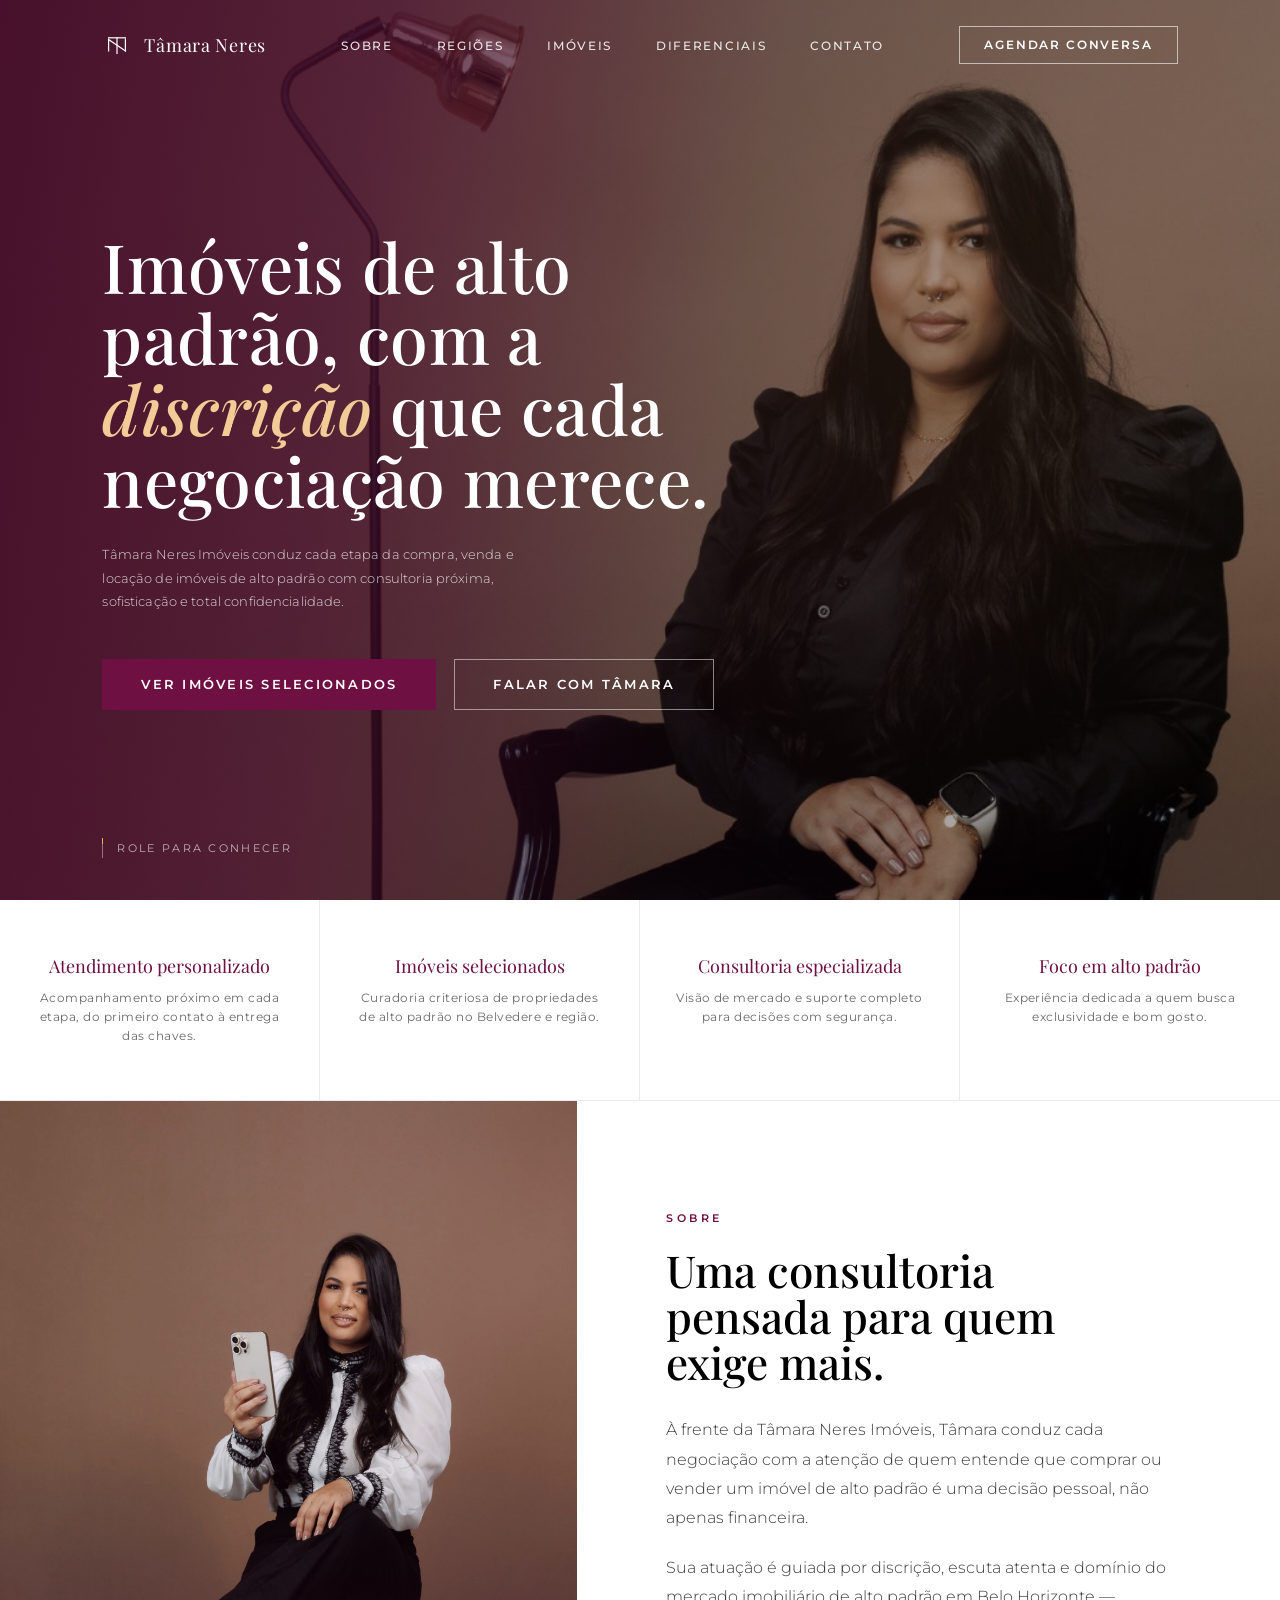
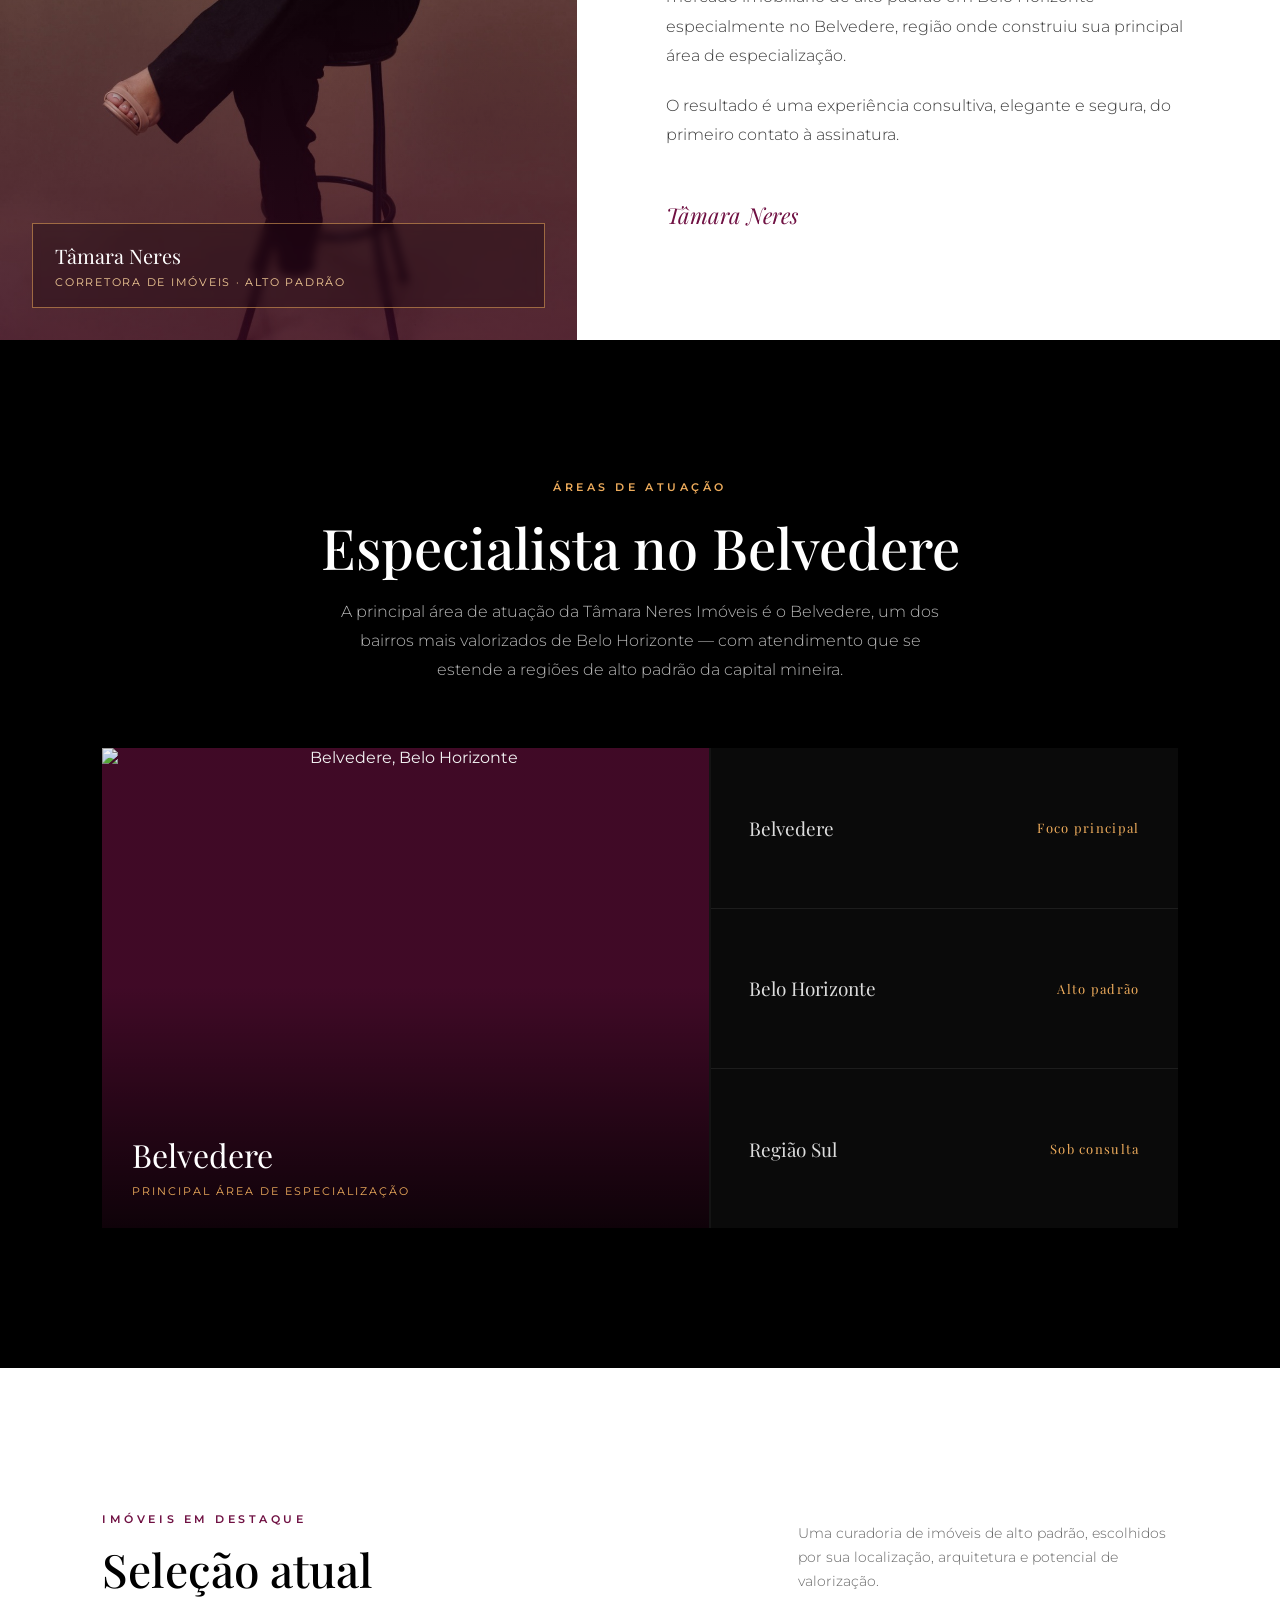
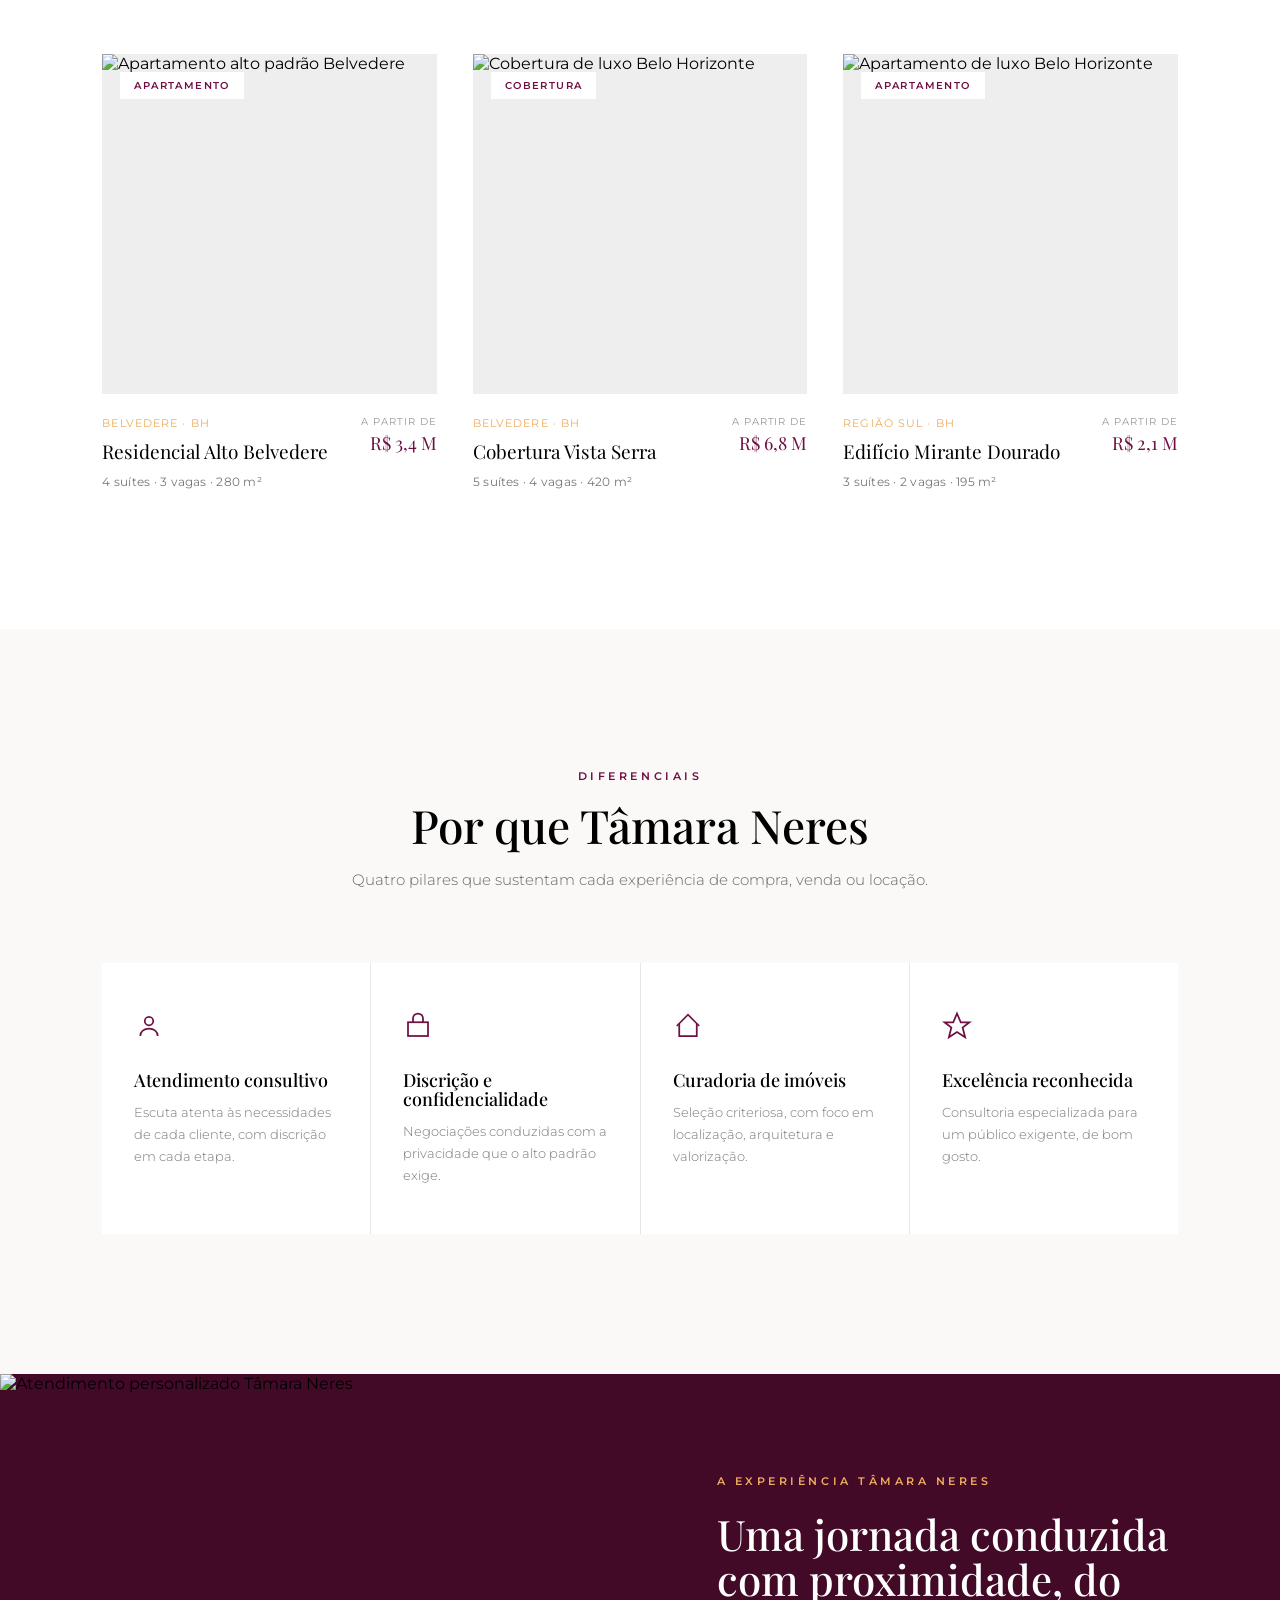
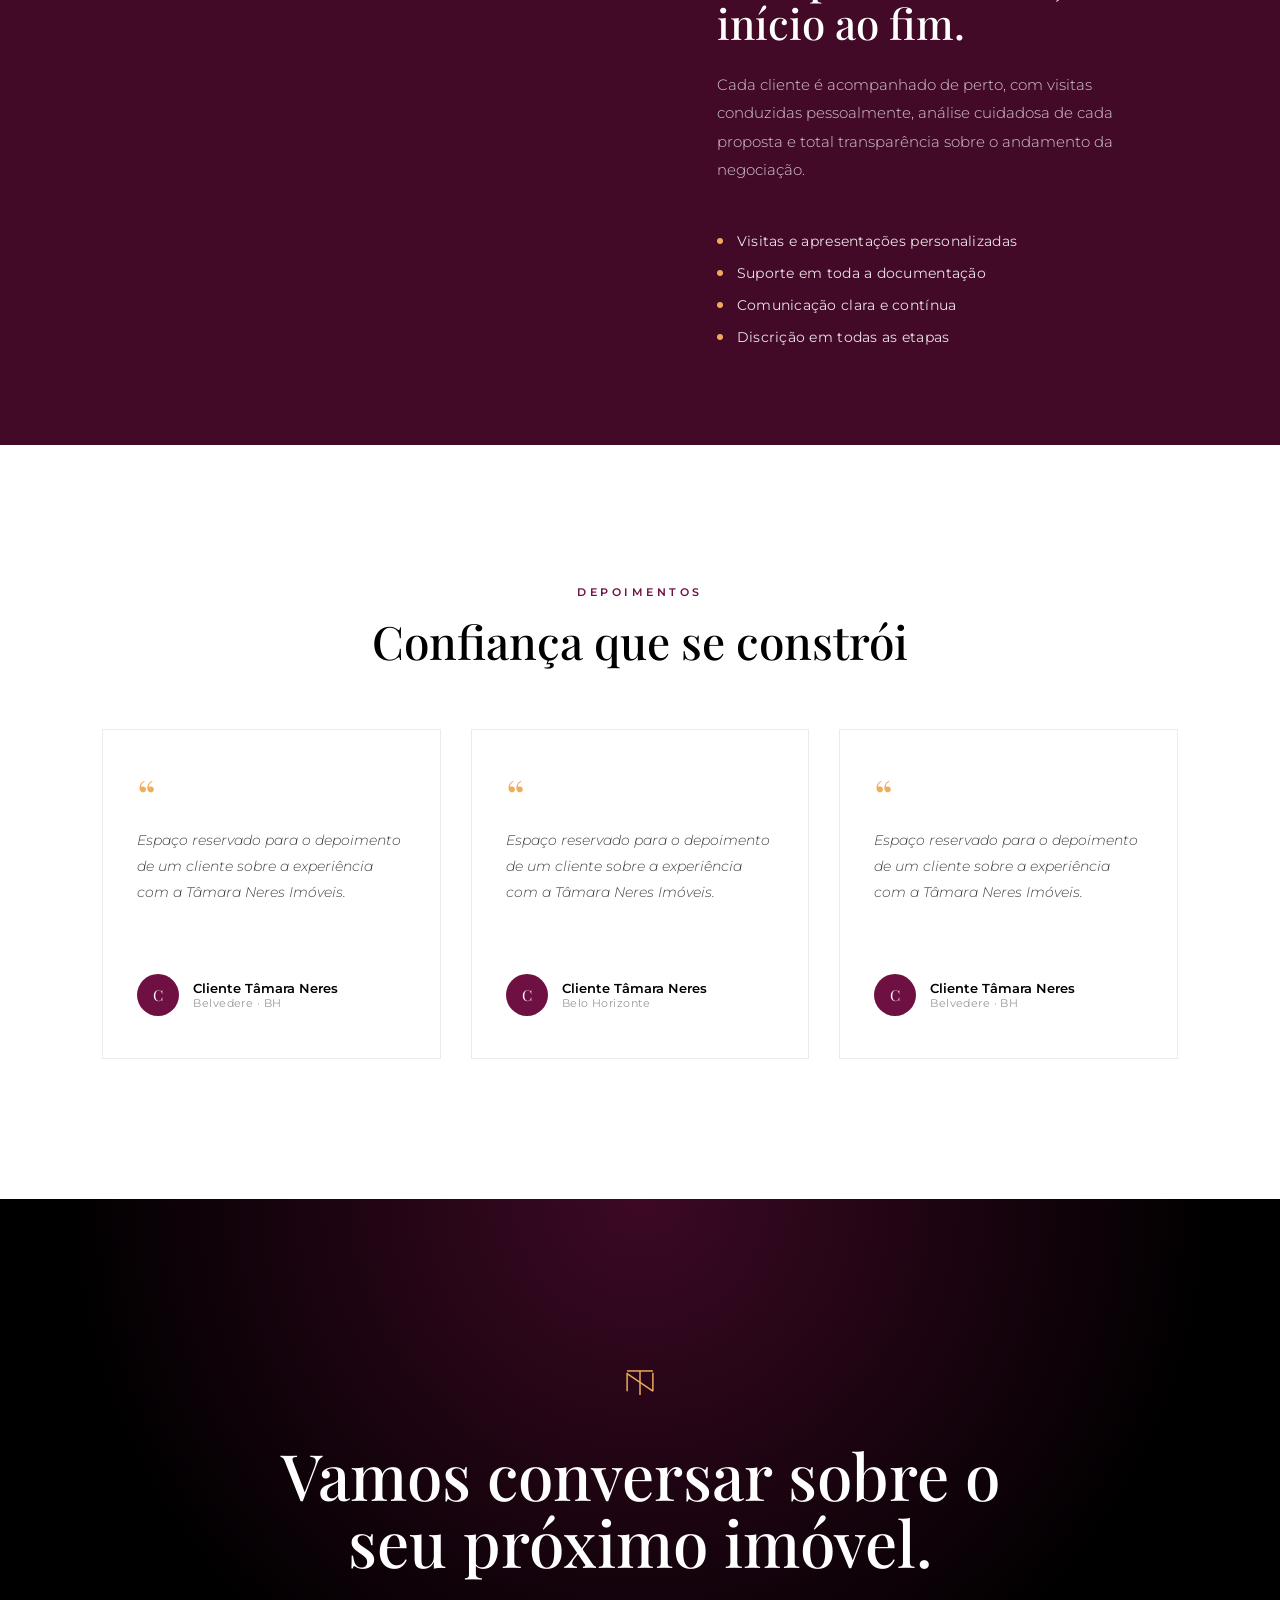
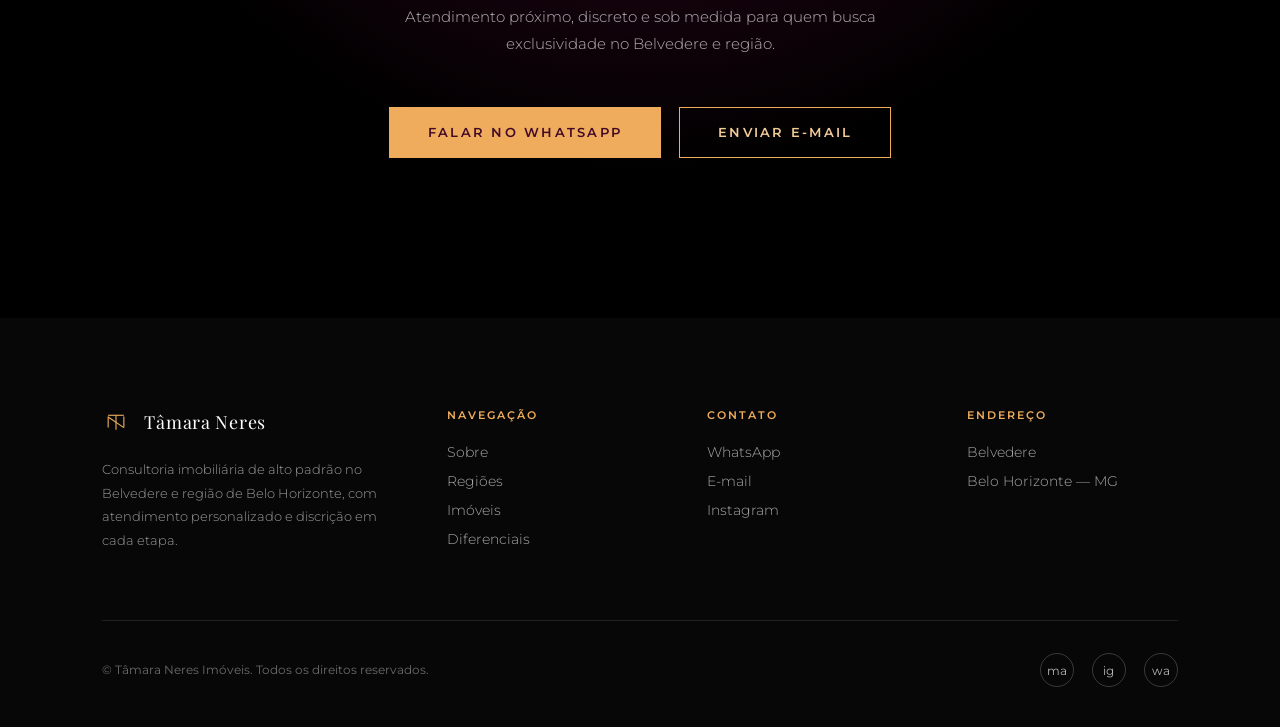
==== index.html @ 1da79be7 "Primeiro upload Corpo do site pronto, esboço do banco de dados." ====
<!DOCTYPE html>
<html lang="pt-BR">

<head>
  <meta charset="UTF-8">
  <meta name="viewport" content="width=device-width, initial-scale=1.0">
  <title>Tâmara Neres Imóveis</title>
  <link rel="preconnect" href="https://fonts.googleapis.com">
  <link
    href="https://fonts.googleapis.com/css2?family=Playfair+Display:ital,wght@0,400;0,500;0,600;1,400&family=Montserrat:wght@300;400;500;600;700&display=swap"
    rel="stylesheet">
  <link rel="stylesheet" href="css/css.css">
  <link rel="icon" type="svg" sizes="16x16" href="imagens/SIMBOLO BRANCO.png">
</head>

<body>

  <!-- ============ NAV ============ -->
  <nav id="nav">
    <div class="nav-logo">
      <span class="mono">
        <svg width="30" height="30" viewBox="0 0 100 100">
          <g class="stroke" stroke-width="4">
            <path d="M22 26 H78" />
            <path d="M50 26 V78" />
            <path d="M22 30 V70" />
            <path d="M78 30 V70" />
            <path d="M22 32 L78 70" />
          </g>
        </svg>
      </span>
      <span class="nav-wordmark">Tâmara Neres</span>
    </div>
    <div class="nav-links">
      <a href="#sobre">Sobre</a>
      <a href="#regioes">Regiões</a>
      <a href="#imoveis">Imóveis</a>
      <a href="#diferenciais">Diferenciais</a>
      <a href="https:/wa.me/31984808168">Contato</a>
    </div>
    <a href="https:/wa.me/31984808168" class="nav-cta">Agendar conversa</a>
  </nav>

  <!-- ============ HERO ============ -->
  <section class="hero">
    <div class="hero-bg"></div>
    <div class="hero-overlay"></div>
    <div class="hero-grain"></div>
    <div class="hero-content reveal in">

      <h1>Imóveis de alto padrão, com a <em>discrição</em> que cada negociação merece.</h1>
      <p class="sub">Tâmara Neres Imóveis conduz cada etapa da compra, venda e locação de imóveis de alto padrão com
        consultoria próxima, sofisticação e total confidencialidade.</p>
      <div class="hero-actions">
        <a href="#imoveis" class="btn primary">Ver imóveis selecionados</a>
        <a href="https:/wa.me/31984808168" class="btn gold" style="border-color:rgba(255,255,255,.5);color:#fff;">Falar
          com Tâmara</a>
      </div>
    </div>
    <div class="hero-scroll">
      <div class="line"></div><span>Role para conhecer</span>
    </div>
  </section>

  <!-- ============ AUTHORITY ============ -->
  <section class="authority">
    <div class="authority-item reveal">
      <div class="label">Atendimento personalizado</div>
      <div class="desc">Acompanhamento próximo em cada etapa, do primeiro contato à entrega das chaves.</div>
    </div>
    <div class="authority-item reveal">
      <div class="label">Imóveis selecionados</div>
      <div class="desc">Curadoria criteriosa de propriedades de alto padrão no Belvedere e região.</div>
    </div>
    <div class="authority-item reveal">
      <div class="label">Consultoria especializada</div>
      <div class="desc">Visão de mercado e suporte completo para decisões com segurança.</div>
    </div>
    <div class="authority-item reveal">
      <div class="label">Foco em alto padrão</div>
      <div class="desc">Experiência dedicada a quem busca exclusividade e bom gosto.</div>
    </div>
  </section>

  <!-- ============ ABOUT ============ -->
  <section class="about" id="sobre">
    <div class="about-media reveal">
      <img
        src="[data-uri]"
        alt="Tâmara Neres">
      <div class="about-frame">
        <div class="name">Tâmara Neres</div>
        <div class="role">Corretora de Imóveis · Alto Padrão</div>
      </div>
    </div>
    <div class="about-copy reveal">
      <span class="eyebrow dark">Sobre</span>
      <h2>Uma consultoria <br>pensada para quem <br>exige mais.</h2>
      <p>À frente da Tâmara Neres Imóveis, Tâmara conduz cada negociação com a atenção de quem entende que comprar ou
        vender um imóvel de alto padrão é uma decisão pessoal, não apenas financeira.</p>
      <p>Sua atuação é guiada por discrição, escuta atenta e domínio do mercado imobiliário de alto padrão em Belo
        Horizonte — especialmente no Belvedere, região onde construiu sua principal área de especialização.</p>
      <p>O resultado é uma experiência consultiva, elegante e segura, do primeiro contato à assinatura.</p>
      <span class="sign">Tâmara Neres</span>
    </div>
  </section>

  <!-- ============ AREAS ============ -->
  <section class="areas section" id="regioes">
    <span class="eyebrow">Áreas de atuação</span>
    <h2>Especialista no Belvedere</h2>
    <p class="lede">A principal área de atuação da Tâmara Neres Imóveis é o Belvedere, um dos bairros mais valorizados
      de Belo Horizonte — com atendimento que se estende a regiões de alto padrão da capital mineira.</p>
    <div class="areas-grid">
      <div class="area-main">
        <img src="https://images.unsplash.com/photo-1551038247-3d9af20df552?q=80&w=1400&auto=format&fit=crop"
          alt="Belvedere, Belo Horizonte">
        <div class="tag">
          <div class="big">Belvedere</div>
          <div class="small">Principal área de especialização</div>
        </div>
      </div>
      <div class="area-list">
        <div class="area-row"><span>Belvedere</span><span class="ar">Foco principal</span></div>
        <div class="area-row"><span>Belo Horizonte</span><span class="ar">Alto padrão</span></div>
        <div class="area-row"><span>Região Sul</span><span class="ar">Sob consulta</span></div>
      </div>
    </div>
  </section>

  <!-- ============ PROPERTIES ============ -->
  <section class="properties section" id="imoveis">
    <div class="properties-head">
      <div>
        <span class="eyebrow dark">Imóveis em destaque</span>
        <h2 style="margin-top:18px;">Seleção atual</h2>
      </div>
      <p>Uma curadoria de imóveis de alto padrão, escolhidos por sua localização, arquitetura e potencial de
        valorização.</p>
    </div>
    <div class="prop-grid">

      <div class="prop-card reveal">
        <div class="prop-media">
          <img src="https://images.unsplash.com/photo-1600210492493-0946911123ea?q=80&w=1200&auto=format&fit=crop"
            alt="Apartamento alto padrão Belvedere">
          <span class="prop-tag">Apartamento</span>
          <div class="prop-overlay"><span class="prop-view">Ver detalhes</span></div>
        </div>
        <div class="prop-info">
          <div>
            <div class="loc">Belvedere · BH</div>
            <div class="ttl">Residencial Alto Belvedere</div>
            <div class="feat">4 suítes · 3 vagas · 280 m²</div>
          </div>
          <div class="price"><small>a partir de</small>R$ 3,4 M</div>
        </div>
      </div>

      <div class="prop-card reveal">
        <div class="prop-media">
          <img src="https://images.unsplash.com/photo-1502672260266-1c1ef2d93688?q=80&w=1200&auto=format&fit=crop"
            alt="Cobertura de luxo Belo Horizonte">
          <span class="prop-tag">Cobertura</span>
          <div class="prop-overlay"><span class="prop-view">Ver detalhes</span></div>
        </div>
        <div class="prop-info">
          <div>
            <div class="loc">Belvedere · BH</div>
            <div class="ttl">Cobertura Vista Serra</div>
            <div class="feat">5 suítes · 4 vagas · 420 m²</div>
          </div>
          <div class="price"><small>a partir de</small>R$ 6,8 M</div>
        </div>
      </div>

      <div class="prop-card reveal">
        <div class="prop-media">
          <img src="https://images.unsplash.com/photo-1493809842364-78817add7ffb?q=80&w=1200&auto=format&fit=crop"
            alt="Apartamento de luxo Belo Horizonte">
          <span class="prop-tag">Apartamento</span>
          <div class="prop-overlay"><span class="prop-view">Ver detalhes</span></div>
        </div>
        <div class="prop-info">
          <div>
            <div class="loc">Região Sul · BH</div>
            <div class="ttl">Edifício Mirante Dourado</div>
            <div class="feat">3 suítes · 2 vagas · 195 m²</div>
          </div>
          <div class="price"><small>a partir de</small>R$ 2,1 M</div>
        </div>
      </div>

    </div>
  </section>

  <!-- ============ DIFERENCIAIS ============ -->
  <section class="diff section" id="diferenciais">
    <div class="diff-head">
      <span class="eyebrow dark" style="display:block;margin-bottom:18px;">Diferenciais</span>
      <h2>Por que Tâmara Neres</h2>
      <p>Quatro pilares que sustentam cada experiência de compra, venda ou locação.</p>
    </div>
    <div class="diff-grid">

      <div class="diff-card reveal">
        <div class="diff-icon"><svg width="30" height="30" viewBox="0 0 24 24" fill="none" stroke-width="1.4">
            <circle cx="12" cy="8" r="3.4" />
            <path d="M5 20c0-3.6 3.1-6 7-6s7 2.4 7 6" />
          </svg></div>
        <h3>Atendimento consultivo</h3>
        <p>Escuta atenta às necessidades de cada cliente, com discrição em cada etapa.</p>
      </div>

      <div class="diff-card reveal">
        <div class="diff-icon"><svg width="30" height="30" viewBox="0 0 24 24" fill="none" stroke-width="1.4">
            <rect x="4" y="9" width="16" height="11" />
            <path d="M8 9V6a4 4 0 0 1 8 0v3" />
          </svg></div>
        <h3>Discrição e confidencialidade</h3>
        <p>Negociações conduzidas com a privacidade que o alto padrão exige.</p>
      </div>

      <div class="diff-card reveal">
        <div class="diff-icon"><svg width="30" height="30" viewBox="0 0 24 24" fill="none" stroke-width="1.4">
            <path d="M3 12l9-9 9 9" />
            <path d="M5 10v10h14V10" />
          </svg></div>
        <h3>Curadoria de imóveis</h3>
        <p>Seleção criteriosa, com foco em localização, arquitetura e valorização.</p>
      </div>

      <div class="diff-card reveal">
        <div class="diff-icon"><svg width="30" height="30" viewBox="0 0 24 24" fill="none" stroke-width="1.4">
            <path d="M12 2l3 7h7l-5.5 4.2L18.5 21 12 16.8 5.5 21l2-7.8L2 9h7z" />
          </svg></div>
        <h3>Excelência reconhecida</h3>
        <p>Consultoria especializada para um público exigente, de bom gosto.</p>
      </div>

    </div>
  </section>

  <!-- ============ EXPERIENCE ============ -->
  <section class="experience">
    <div class="experience-media reveal">
      <img src="https://images.unsplash.com/photo-1582268611958-ebfd161ef9cf?q=80&w=1400&auto=format&fit=crop"
        alt="Atendimento personalizado Tâmara Neres">
    </div>
    <div class="experience-copy reveal">
      <span class="eyebrow">A experiência Tâmara Neres</span>
      <h2>Uma jornada conduzida com proximidade, do início ao fim.</h2>
      <p>Cada cliente é acompanhado de perto, com visitas conduzidas pessoalmente, análise cuidadosa de cada proposta e
        total transparência sobre o andamento da negociação.</p>
      <div class="exp-list">
        <div class="row"><span class="dot"></span> Visitas e apresentações personalizadas</div>
        <div class="row"><span class="dot"></span> Suporte em toda a documentação</div>
        <div class="row"><span class="dot"></span> Comunicação clara e contínua</div>
        <div class="row"><span class="dot"></span> Discrição em todas as etapas</div>
      </div>
    </div>
  </section>

  <!-- ============ TESTIMONIALS ============ -->
  <section class="testi section">
    <div class="testi-head">
      <span class="eyebrow dark" style="display:block;margin-bottom:18px;">Depoimentos</span>
      <h2>Confiança que se constrói</h2>
    </div>
    <div class="testi-grid">

      <div class="testi-card reveal">
        <div class="quote-mark">“</div>
        <p>Espaço reservado para o depoimento de um cliente sobre a experiência com a Tâmara Neres Imóveis.</p>
        <div class="testi-foot">
          <div class="testi-avatar">C</div>
          <div>
            <div class="nm">Cliente Tâmara Neres</div>
            <div class="rl">Belvedere · BH</div>
          </div>
        </div>
      </div>

      <div class="testi-card reveal">
        <div class="quote-mark">“</div>
        <p>Espaço reservado para o depoimento de um cliente sobre a experiência com a Tâmara Neres Imóveis.</p>
        <div class="testi-foot">
          <div class="testi-avatar">C</div>
          <div>
            <div class="nm">Cliente Tâmara Neres</div>
            <div class="rl">Belo Horizonte</div>
          </div>
        </div>
      </div>

      <div class="testi-card reveal">
        <div class="quote-mark">“</div>
        <p>Espaço reservado para o depoimento de um cliente sobre a experiência com a Tâmara Neres Imóveis.</p>
        <div class="testi-foot">
          <div class="testi-avatar">C</div>
          <div>
            <div class="nm">Cliente Tâmara Neres</div>
            <div class="rl">Belvedere · BH</div>
          </div>
        </div>
      </div>

    </div>
  </section>

  <!-- ============ CTA FINAL ============ -->
  <section class="cta-final" id="contato">
    <span class="mono" style="display:block;margin:0 auto 36px;width:46px;">
      <svg width="46" height="46" viewBox="0 0 100 100">
        <g stroke="#EEAC5C" stroke-width="3.2" fill="none">
          <path d="M22 26 H78" />
          <path d="M50 26 V78" />
          <path d="M22 30 V70" />
          <path d="M78 30 V70" />
          <path d="M22 32 L78 70" />
        </g>
      </svg>
    </span>
    <h2>Vamos conversar sobre o seu próximo imóvel.</h2>
    <p>Atendimento próximo, discreto e sob medida para quem busca exclusividade no Belvedere e região.</p>
    <div class="cta-actions">
      <a href="https:/wa.me/553184808168" class="btn whatsapp">Falar no WhatsApp</a>
      <a href="mailto:tamaraneres72@gmail.com" class="btn gold">Enviar e-mail</a>
    </div>
  </section>

  <!-- ============ FOOTER ============ -->
  <footer>
    <div class="foot-grid">
      <div class="foot-brand">
        <div class="nav-logo">
          <span class="mono"><svg width="28" height="28" viewBox="0 0 100 100">
              <g stroke="#EEAC5C" stroke-width="4" fill="none">
                <path d="M22 26 H78" />
                <path d="M50 26 V78" />
                <path d="M22 30 V70" />
                <path d="M78 30 V70" />
                <path d="M22 32 L78 70" />
              </g>
            </svg></span>
          <span class="nav-wordmark">Tâmara Neres</span>
        </div>
        <p>Consultoria imobiliária de alto padrão no Belvedere e região de Belo Horizonte, com atendimento personalizado
          e discrição em cada etapa.</p>
      </div>
      <div class="foot-col">
        <h4>Navegação</h4>
        <a href="#sobre">Sobre</a>
        <a href="#regioes">Regiões</a>
        <a href="#imoveis">Imóveis</a>
        <a href="#diferenciais">Diferenciais</a>
      </div>
      <div class="foot-col">
        <h4>Contato</h4>
        <a href="https:/wa.me/31984808168">WhatsApp</a>
        <a href="mailto:tamaraneres72@gmail.com">E-mail</a>
        <a href="https://www.instagram.com/tamaraneres.imoveis/">Instagram</a>
      </div>
      <div class="foot-col">
        <h4>Endereço</h4>
        <span>Belvedere</span>
        <span>Belo Horizonte — MG</span>
      </div>
    </div>
    <div class="foot-bottom">
      <span>© Tâmara Neres Imóveis. Todos os direitos reservados.</span>
      <div class="foot-social">
        <a href="mailto:tamaraneres72@gmail.com">ma</a>
        <a href="https://www.instagram.com/tamaraneres.imoveis/">ig</a>
        <a href="https:/wa.me/31984808168">wa</a>
      </div>
    </div>
  </footer>

  <script src="js/js.js"></script>

</body>

</html>
---- css/css.css ----
:root {
     --vinho: #6F1042;
     --vinho-deep: #430A28;
     --vinho-light: #8C2B5E;
     --dourado: #EEAC5C;
     --dourado-soft: #F3CB97;
     --preto: #000000;
     --branco: #FFFFFF;
     --serif: 'Playfair Display', serif;
     --sans: 'Montserrat', sans-serif;
 }

 * {
     margin: 0;
     padding: 0;
     box-sizing: border-box;
 }

 html {
     scroll-behavior: smooth;
     overflow-y: auto;

    /* Firefox */
    scrollbar-width: thin;
    scrollbar-color: var(--vinho-deep);
 }

 body {
     font-family: var(--sans);
     color: var(--preto);
     background: var(--branco);
     overflow-x: hidden;
     -webkit-font-smoothing: antialiased;
 }

 a {
     text-decoration: none;
     color: inherit;
 }

 img {
     display: block;
     max-width: 100%;
 }

 /* ===== Utility ===== */
 .eyebrow {
     font-size: 11px;
     letter-spacing: .32em;
     text-transform: uppercase;
     font-weight: 600;
     color: var(--dourado);
 }

 .eyebrow.dark {
     color: var(--vinho);
 }

 .section {
     padding: 140px 8vw;
 }

 .section-tight {
     padding: 90px 8vw;
 }

 h1,
 h2,
 h3 {
     font-family: var(--serif);
     font-weight: 500;
     line-height: 1.05;
 }

 .btn {
     display: inline-flex;
     align-items: center;
     gap: 10px;
     padding: 17px 38px;
     font-size: 12.5px;
     letter-spacing: .18em;
     text-transform: uppercase;
     font-weight: 600;
     border: 1px solid var(--preto);
     transition: all .4s cubic-bezier(.2, .7, .2, 1);
     cursor: pointer;
     background: transparent;
     color: var(--preto);
 }

 .btn:hover {
     background: var(--preto);
     color: var(--branco);
 }

 .btn.primary {
     background: var(--vinho);
     border-color: var(--vinho);
     color: var(--branco);
 }

 .btn.primary:hover {
     background: var(--vinho-deep);
     border-color: var(--vinho-deep);
 }

 .btn.gold {
     border-color: var(--dourado);
     color: var(--dourado-soft);
 }

 .btn.gold:hover {
     background: var(--dourado);
     color: var(--vinho-deep);
     border-color: var(--dourado);
 }

 .divider-gold {
     width: 64px;
     height: 1px;
     background: var(--dourado);
 }

 /* ===== Monogram ===== */
 .mono svg {
     display: block;
     stroke: var(--branco);
 }

 .mono .stroke {
     fill: none;
     stroke-linecap: square;
 }

 /* ===== Nav ===== */
 nav {
     position: fixed;
     top: 0;
     left: 0;
     right: 0;
     z-index: 100;
     display: flex;
     align-items: center;
     justify-content: space-between;
     padding: 26px 8vw;
     transition: background .5s ease, padding .5s ease, box-shadow .5s ease;
 }

 nav.scrolled {
     background: rgba(255, 255, 255, .92);
     backdrop-filter: blur(14px);
     padding: 16px 8vw;
     box-shadow: 0 1px 0 rgba(0, 0, 0, .06);
 }

 .nav-logo {
     display: flex;
     align-items: center;
     gap: 12px;
 }

 .nav-logo .mono {
     width: 30px;
 }

 .nav-wordmark {
     font-family: var(--serif);
     font-size: 18px;
     letter-spacing: .04em;
     color: var(--branco);
     transition: color .5s ease;
 }

 nav.scrolled .nav-wordmark {
     color: var(--vinho);
 }

 .nav-links {
     display: flex;
     gap: 44px;
     align-items: center;
 }

 .nav-links a {
     font-size: 12px;
     letter-spacing: .14em;
     text-transform: uppercase;
     color: rgba(255, 255, 255, .88);
     font-weight: 500;
     position: relative;
     transition: color .5s ease;
 }

 nav.scrolled .nav-links a {
     color: var(--preto);
 }

 nav.scrolled .mono svg {
     stroke: var(--vinho);
 }

 .nav-links a::after {
     content: '';
     position: absolute;
     left: 0;
     bottom: -8px;
     width: 0;
     height: 1px;
     background: var(--dourado);
     transition: width .35s ease;
 }

 .nav-links a:hover::after {
     width: 100%;
 }

 .nav-cta {
     font-size: 11.5px;
     letter-spacing: .16em;
     text-transform: uppercase;
     font-weight: 600;
     padding: 11px 24px;
     border: 1px solid rgba(255, 255, 255, .6);
     color: var(--branco);
     transition: all .5s ease;
 }

 nav.scrolled .nav-cta {
     border-color: var(--vinho);
     color: var(--vinho);
 }

 .nav-cta:hover {
     background: var(--branco);
     color: var(--vinho);
 }

 nav.scrolled .nav-cta:hover {
     background: var(--vinho);
     color: var(--branco);
 }

 /* ===== Hero ===== */
 .hero {
     position: relative;
     min-height: 100vh;
     display: flex;
     align-items: center;
     background: var(--preto);
     overflow: hidden;
 }

 .hero-bg {
     background: url("../imagens/tamara3.jpeg");
     position: absolute;
     inset: 0;
     background-size: cover;
     background-position: center 18%;
     filter: saturate(.85) contrast(1.02);
     transform: scale(1.04);
 }

 .hero-overlay {
     position: absolute;
     inset: 0;
     background: linear-gradient(100deg, rgba(67, 10, 40, .94) 0%, rgba(67, 10, 40, .78) 28%, rgba(20, 5, 14, .45) 55%, rgba(0, 0, 0, .25) 100%);
 }

 .hero-grain {
     position: absolute;
     inset: 0;
     background: radial-gradient(circle at 75% 30%, rgba(238, 172, 92, .10), transparent 55%);
 }

 .hero-content {
     position: relative;
     z-index: 2;
     max-width: 900px;
     padding: 0 8vw;
     margin-top: 40px;
 }

 .hero-content .eyebrow {
     margin-bottom: 26px;
     display: block;
 }

 .hero h1 {
     font-size: clamp(30px, 5.6vw, 68px);
     color: var(--branco);
     margin-bottom: 28px;
     letter-spacing: .005em;
 }

 .hero h1 em {
     font-style: italic;
     color: var(--dourado-soft);
 }

 .hero p.sub {
     font-family: var(--sans);
     font-size: clamp(10px, 13px, 16px);
     font-weight: 300;
     line-height: 1.8;
     color: rgba(255, 255, 255, .82);
     max-width: 460px;
     margin-bottom: 46px;
     letter-spacing: .01em;
 }

 .hero-actions {
     display: flex;
     gap: 18px;
     flex-wrap: wrap;
 }

 .hero-scroll {
     position: absolute;
     bottom: 42px;
     left: 8vw;
     z-index: 2;
     display: flex;
     align-items: center;
     gap: 14px;
     color: rgba(255, 255, 255, .65);
     font-size: 10.5px;
     letter-spacing: .22em;
     text-transform: uppercase;
 }

 .hero-scroll .line {
     width: 1px;
     height: 20px;
     background: rgba(255, 255, 255, .4);
     position: relative;
     overflow: hidden;
 }

 .hero-scroll .line::after {
     content: '';
     position: absolute;
     top: 0;
     left: 0;
     width: 100%;
     height: 30%;
     background: var(--dourado);
     animation: scrollLine 2.6s infinite ease-in-out;
 }

 @keyframes scrollLine {
     0% {
         top: -30%;
     }

     100% {
         top: 100%;
     }
 }

 /* ===== Authority bar ===== */
 .authority {
     background: var(--branco);
     border-bottom: 1px solid rgba(0, 0, 0, .08);
     display: flex;
     flex-wrap: wrap;
 }

 .authority-item {
     flex: 1 1 220px;
     padding: 54px 36px;
     text-align: center;
     border-right: 1px solid rgba(0, 0, 0, .08);
     transition: background .4s ease;
 }

 .authority-item:last-child {
     border-right: none;
 }

 .authority-item:hover {
     background: #fcf8f5;
 }

 .authority-item .label {
     font-family: var(--serif);
     font-size: 18px;
     margin-bottom: 10px;
     color: var(--vinho);
 }

 .authority-item .desc {
     font-size: 12px;
     letter-spacing: .04em;
     color: #6a6a6a;
     line-height: 1.6;
 }

 /* ===== About ===== */
 .about {
     display: grid;
     grid-template-columns: 0.82fr 1fr;
     gap: 0;
     align-items: stretch;
 }

 .about-media {
     position: relative;
     background: var(--vinho);
     overflow: hidden;
     min-height: 560px;
 }

 .about-media img {
     width: 100%;
     height: 100%;
     object-fit: cover;
     position: absolute;
     inset: 0;
     opacity: .92;
 }

 .about-media::after {
     content: '';
     position: absolute;
     inset: 0;
     background: linear-gradient(180deg, rgba(67, 10, 40, 0) 50%, rgba(67, 10, 40, .55) 100%);
 }

 .about-frame {
     position: absolute;
     bottom: 32px;
     left: 32px;
     right: 32px;
     border: 1px solid rgba(238, 172, 92, .55);
     padding: 18px 22px;
     z-index: 2;
     background: rgba(20, 5, 12, .35);
     backdrop-filter: blur(4px);
 }

 .about-frame .name {
     font-family: var(--serif);
     font-size: 20px;
     color: var(--branco);
 }

 .about-frame .role {
     font-size: 11px;
     letter-spacing: .16em;
     text-transform: uppercase;
     color: var(--dourado-soft);
     margin-top: 6px;
 }

 .about-copy {
     padding: 110px 7vw;
     display: flex;
     flex-direction: column;
     justify-content: center;
 }

 .about-copy .eyebrow {
     margin-bottom: 22px;
 }

 .about-copy h2 {
     font-size: clamp(30px, 3.6vw, 44px);
     margin-bottom: 30px;
     color: var(--preto);
 }

 .about-copy p {
     font-size: 15.5px;
     line-height: 1.9;
     color: #3c3c3c;
     margin-bottom: 20px;
     font-weight: 300;
     max-width: 520px;
 }

 .about-copy .sign {
     margin-top: 30px;
     font-family: var(--serif);
     font-style: italic;
     font-size: 22px;
     color: var(--vinho);
 }

 /* ===== Areas ===== */
 .areas {
     background: var(--preto);
     color: var(--branco);
     text-align: center;
 }

 .areas .eyebrow {
     justify-content: center;
     display: flex;
     margin-bottom: 24px;
 }

 .areas h2 {
     font-size: clamp(34px, 4.4vw, 56px);
     color: var(--branco);
     margin-bottom: 22px;
 }

 .areas .lede {
     max-width: 600px;
     margin: 0 auto 64px;
     font-weight: 300;
     font-size: 15.5px;
     line-height: 1.85;
     color: rgba(255, 255, 255, .72);
 }

 .areas-grid {
     display: grid;
     grid-template-columns: 1.3fr 1fr;
     gap: 2px;
     background: rgba(255, 255, 255, .08);
 }

 .area-main {
     position: relative;
     min-height: 480px;
     background: var(--vinho-deep);
     overflow: hidden;
 }

 .area-main img {
     width: 100%;
     height: 100%;
     object-fit: cover;
     position: absolute;
     inset: 0;
 }

 .area-main::after {
     content: '';
     position: absolute;
     inset: 0;
     background: linear-gradient(0deg, rgba(0, 0, 0, .78), rgba(0, 0, 0, .05) 50%);
 }

 .area-main .tag {
     position: absolute;
     left: 30px;
     bottom: 30px;
     z-index: 2;
     text-align: left;
 }

 .area-main .tag .big {
     font-family: var(--serif);
     font-size: 32px;
     color: var(--branco);
 }

 .area-main .tag .small {
     font-size: 11px;
     letter-spacing: .18em;
     text-transform: uppercase;
     color: var(--dourado);
     margin-top: 8px;
 }

 .area-list {
     background: #0a0a0a;
     display: flex;
     flex-direction: column;
 }

 .area-row {
     flex: 1;
     display: flex;
     align-items: center;
     justify-content: space-between;
     padding: 0 38px;
     border-bottom: 1px solid rgba(255, 255, 255, .08);
     transition: background .35s ease;
 }

 .area-row:last-child {
     border-bottom: none;
 }

 .area-row:hover {
     background: rgba(238, 172, 92, .06);
 }

 .area-row span {
     font-family: var(--serif);
     font-size: 19px;
     color: rgba(255, 255, 255, .86);
 }

 .area-row .ar {
     color: var(--dourado);
     font-size: 13px;
     letter-spacing: .1em;
 }

 /* ===== Properties ===== */
 .properties {
     background: var(--branco);
 }

 .properties-head {
     display: flex;
     justify-content: space-between;
     align-items: flex-end;
     margin-bottom: 60px;
     flex-wrap: wrap;
     gap: 24px;
 }

 .properties-head h2 {
     font-size: clamp(30px, 3.8vw, 46px);
 }

 .properties-head p {
     max-width: 380px;
     font-size: 14px;
     color: #666;
     font-weight: 300;
     line-height: 1.7;
 }

 .prop-grid {
     display: grid;
     grid-template-columns: repeat(3, 1fr);
     gap: 36px;
 }

 .prop-card {
     position: relative;
     cursor: pointer;
 }

 .prop-media {
     position: relative;
     overflow: hidden;
     height: 340px;
     background: #eee;
 }

 .prop-media img {
     width: 100%;
     height: 100%;
     object-fit: cover;
     transition: transform .8s cubic-bezier(.2, .7, .2, 1);
 }

 .prop-card:hover .prop-media img {
     transform: scale(1.08);
 }

 .prop-tag {
     position: absolute;
     top: 18px;
     left: 18px;
     background: var(--branco);
     color: var(--vinho);
     font-size: 10px;
     letter-spacing: .14em;
     text-transform: uppercase;
     font-weight: 600;
     padding: 7px 14px;
     z-index: 2;
 }

 .prop-overlay {
     position: absolute;
     inset: 0;
     background: rgba(67, 10, 40, 0);
     transition: background .4s ease;
     display: flex;
     align-items: flex-end;
     justify-content: flex-end;
     padding: 20px;
 }

 .prop-card:hover .prop-overlay {
     background: rgba(67, 10, 40, .12);
 }

 .prop-view {
     opacity: 0;
     transform: translateY(8px);
     transition: all .4s ease;
     color: var(--branco);
     font-size: 11px;
     letter-spacing: .16em;
     text-transform: uppercase;
     background: var(--vinho);
     padding: 10px 18px;
 }

 .prop-card:hover .prop-view {
     opacity: 1;
     transform: translateY(0);
 }

 .prop-info {
     padding-top: 22px;
     display: flex;
     justify-content: space-between;
     align-items: flex-start;
 }

 .prop-info .loc {
     font-size: 11px;
     letter-spacing: .1em;
     text-transform: uppercase;
     color: var(--dourado);
     margin-bottom: 8px;
 }

 .prop-info .ttl {
     font-family: var(--serif);
     font-size: 19px;
     margin-bottom: 10px;
 }

 .prop-info .feat {
     font-size: 12px;
     color: #777;
     letter-spacing: .02em;
 }

 .prop-info .price {
     font-family: var(--serif);
     font-size: 18px;
     color: var(--vinho);
     text-align: right;
     white-space: nowrap;
 }

 .prop-info .price small {
     display: block;
     font-family: var(--sans);
     font-size: 9.5px;
     letter-spacing: .1em;
     color: #999;
     text-transform: uppercase;
     margin-bottom: 4px;
 }

 /* ===== Diferenciais ===== */
 .diff {
     background: #FAF9F8;
 }

 .diff-head {
     text-align: center;
     max-width: 600px;
     margin: 0 auto 70px;
 }

 .diff-head h2 {
     font-size: clamp(30px, 3.8vw, 46px);
     margin-bottom: 18px;
 }

 .diff-head p {
     font-size: 14.5px;
     color: #666;
     font-weight: 300;
     line-height: 1.8;
 }

 .diff-grid {
     display: grid;
     grid-template-columns: repeat(4, 1fr);
     gap: 1px;
     background: rgba(0, 0, 0, .08);
 }

 .diff-card {
     background: var(--branco);
     padding: 48px 32px;
     text-align: left;
     transition: background .4s ease;
 }

 .diff-card:hover {
     background: var(--vinho);
 }

 .diff-card:hover .diff-icon,
 .diff-card:hover h3,
 .diff-card:hover p {
     stroke: var(--branco);
     color: var(--branco);
 }

 .diff-icon {
     margin-bottom: 26px;
     stroke: #6F1042;

 }




 .diff-card h3 {
     font-family: var(--serif);
     font-size: 18px;
     margin-bottom: 12px;
     color: var(--preto);
     transition: color .4s ease;
 }

 .diff-card p {
     font-size: 12.5px;
     line-height: 1.75;
     color: #777;
     font-weight: 300;
     transition: color .4s ease;
 }

 /* ===== Experience ===== */
 .experience {
     display: grid;
     grid-template-columns: 1fr 1fr;
     background: var(--vinho-deep);
 }

 .experience-media {
     position: relative;
     min-height: 520px;
     overflow: hidden;
 }

 .experience-media img {
     width: 100%;
     height: 100%;
     object-fit: cover;
     position: absolute;
     inset: 0;
 }

 .experience-copy {
     padding: 100px 6vw;
     color: var(--branco);
     display: flex;
     flex-direction: column;
     justify-content: center;
 }

 .experience-copy .eyebrow {
     margin-bottom: 24px;
 }

 .experience-copy h2 {
     font-size: clamp(28px, 3.4vw, 42px);
     margin-bottom: 26px;
     color: var(--branco);
 }

 .experience-copy p {
     font-size: 15px;
     font-weight: 300;
     line-height: 1.9;
     color: rgba(255, 255, 255, .78);
     max-width: 460px;
     margin-bottom: 18px;
 }

 .exp-list {
     margin-top: 30px;
     display: flex;
     flex-direction: column;
     gap: 16px;
 }

 .exp-list .row {
     display: flex;
     align-items: center;
     gap: 14px;
     font-size: 13.5px;
     color: rgba(255, 255, 255, .88);
     letter-spacing: .02em;
 }

 .exp-list .dot {
     width: 6px;
     height: 6px;
     background: var(--dourado);
     border-radius: 50%;
     flex: none;
 }

 /* ===== Testimonials ===== */
 .testi {
     background: var(--branco);
     text-align: center;
 }

 .testi-head {
     margin-bottom: 64px;
 }

 .testi-head h2 {
     font-size: clamp(30px, 3.8vw, 46px);
 }

 .testi-grid {
     display: grid;
     grid-template-columns: repeat(3, 1fr);
     gap: 30px;
 }

 .testi-card {
     border: 1px solid rgba(0, 0, 0, .08);
     padding: 42px 34px;
     text-align: left;
     position: relative;
     transition: border-color .4s ease, transform .4s ease;
 }

 .testi-card:hover {
     border-color: var(--dourado);
     transform: translateY(-4px);
 }

 .testi-card .quote-mark {
     font-family: var(--serif);
     font-size: 46px;
     color: var(--dourado);
     line-height: 1;
     margin-bottom: 10px;
 }

 .testi-card p {
     font-size: 14px;
     line-height: 1.85;
     color: #444;
     font-weight: 300;
     font-style: italic;
     margin-bottom: 26px;
     min-height: 120px;
 }

 .testi-foot {
     display: flex;
     align-items: center;
     gap: 14px;
 }

 .testi-avatar {
     width: 42px;
     height: 42px;
     border-radius: 50%;
     background: var(--vinho);
     display: flex;
     align-items: center;
     justify-content: center;
     color: var(--branco);
     font-family: var(--serif);
     font-size: 15px;
 }

 .testi-foot .nm {
     font-size: 13px;
     font-weight: 600;
 }

 .testi-foot .rl {
     font-size: 11px;
     color: #999;
     letter-spacing: .04em;
 }

 /* ===== CTA Final ===== */
 .cta-final {
     position: relative;
     background: var(--preto);
     color: var(--branco);
     text-align: center;
     padding: 160px 8vw;
     overflow: hidden;
 }

 .cta-final::before {
     content: '';
     position: absolute;
     inset: 0;
     background: radial-gradient(circle at 50% 0%, rgba(111, 16, 66, .55), transparent 60%);
 }

 .cta-final .mono {
     position: relative;
     z-index: 2;
     margin: 0 auto 36px;
     width: 46px;
 }

 .cta-final h2 {
     position: relative;
     z-index: 2;
     font-size: clamp(34px, 5vw, 64px);
     max-width: 780px;
     margin: 0 auto 28px;
     color: var(--branco);
 }

 .cta-final p {
     position: relative;
     z-index: 2;
     max-width: 480px;
     margin: 0 auto 50px;
     font-size: 15px;
     font-weight: 300;
     color: rgba(255, 255, 255, .7);
     line-height: 1.8;
 }

 .cta-actions {
     position: relative;
     z-index: 2;
     display: flex;
     justify-content: center;
     gap: 18px;
     flex-wrap: wrap;
 }

 .btn.whatsapp {
     background: var(--dourado);
     border-color: var(--dourado);
     color: var(--vinho-deep);
 }

 .btn.whatsapp:hover {
     background: var(--dourado-soft);
     border-color: var(--dourado-soft);
 }

 /* ===== Footer ===== */
 footer {
     background: #070707;
     color: rgba(255, 255, 255, .6);
     padding: 90px 8vw 40px;
 }

 .foot-grid {
     display: grid;
     grid-template-columns: 1.4fr 1fr 1fr 1fr;
     gap: 50px;
     padding-bottom: 60px;
     border-bottom: 1px solid rgba(255, 255, 255, .1);
 }

 .foot-brand .nav-logo {
     margin-bottom: 22px;
 }

 .foot-brand .nav-wordmark {
     color: var(--branco);
 }

 .foot-brand p {
     font-size: 13px;
     line-height: 1.8;
     max-width: 280px;
     font-weight: 300;
 }

 .foot-col h4 {
     font-size: 11px;
     letter-spacing: .18em;
     text-transform: uppercase;
     color: var(--dourado);
     margin-bottom: 22px;
     font-weight: 600;
 }

 .foot-col a,
 .foot-col span {
     display: block;
     font-size: 13.5px;
     color: rgba(255, 255, 255, .65);
     margin-bottom: 13px;
     font-weight: 300;
 }

 .foot-col a:hover {
     color: var(--dourado-soft);
 }

 .foot-bottom {
     display: flex;
     justify-content: space-between;
     align-items: center;
     padding-top: 32px;
     font-size: 11.5px;
     color: rgba(255, 255, 255, .4);
     flex-wrap: wrap;
     gap: 14px;
 }

 .foot-social {
     display: flex;
     gap: 18px;
 }

 .foot-social a {
     width: 34px;
     height: 34px;
     border: 1px solid rgba(255, 255, 255, .2);
     border-radius: 50%;
     display: flex;
     align-items: center;
     justify-content: center;
     font-size: 12px;
     color: rgba(255, 255, 255, .7);
     transition: all .3s ease;
 }

 .foot-social a:hover {
     border-color: var(--dourado);
     color: var(--dourado);
 }

 /* ===== Reveal animation ===== */
 .reveal {
     opacity: 0;
     transform: translateY(28px);
     transition: opacity .9s ease, transform .9s ease;
 }

 .reveal.in {
     opacity: 1;
     transform: translateY(0);
 }

 @media (prefers-reduced-motion: reduce) {
     .reveal {
         transition: none;
         opacity: 1;
         transform: none;
     }

     .hero-scroll .line::after {
         animation: none;
     }
 }

 @media (max-width:1100px) {
     .about {
         grid-template-columns: 1fr;
     }

     .about-media {
         min-height: 380px;
     }

     .areas-grid {
         grid-template-columns: 1fr;
     }

     .area-main {
         min-height: 340px;
     }

     .prop-grid {
         grid-template-columns: repeat(2, 1fr);
     }

     .diff-grid {
         grid-template-columns: repeat(2, 1fr);
     }

     .experience {
         grid-template-columns: 1fr;
     }

     .experience-media {
         min-height: 320px;
     }

     .testi-grid {
         grid-template-columns: 1fr;
     }

     .foot-grid {
         grid-template-columns: 1fr 1fr;
     }
 }

 @media (max-width:680px) {
     .nav-links {
         display: none;
     }

     .section {
         padding: 90px 6vw;
     }

     .prop-grid {
         grid-template-columns: 1fr;
     }

     .diff-grid {
         grid-template-columns: 1fr;
     }

     .foot-grid {
         grid-template-columns: 1fr;
     }

     .authority {
         flex-direction: column;
     }

     .authority-item {
         border-right: none;
         border-bottom: 1px solid rgba(0, 0, 0, .08);
     }


    
 }
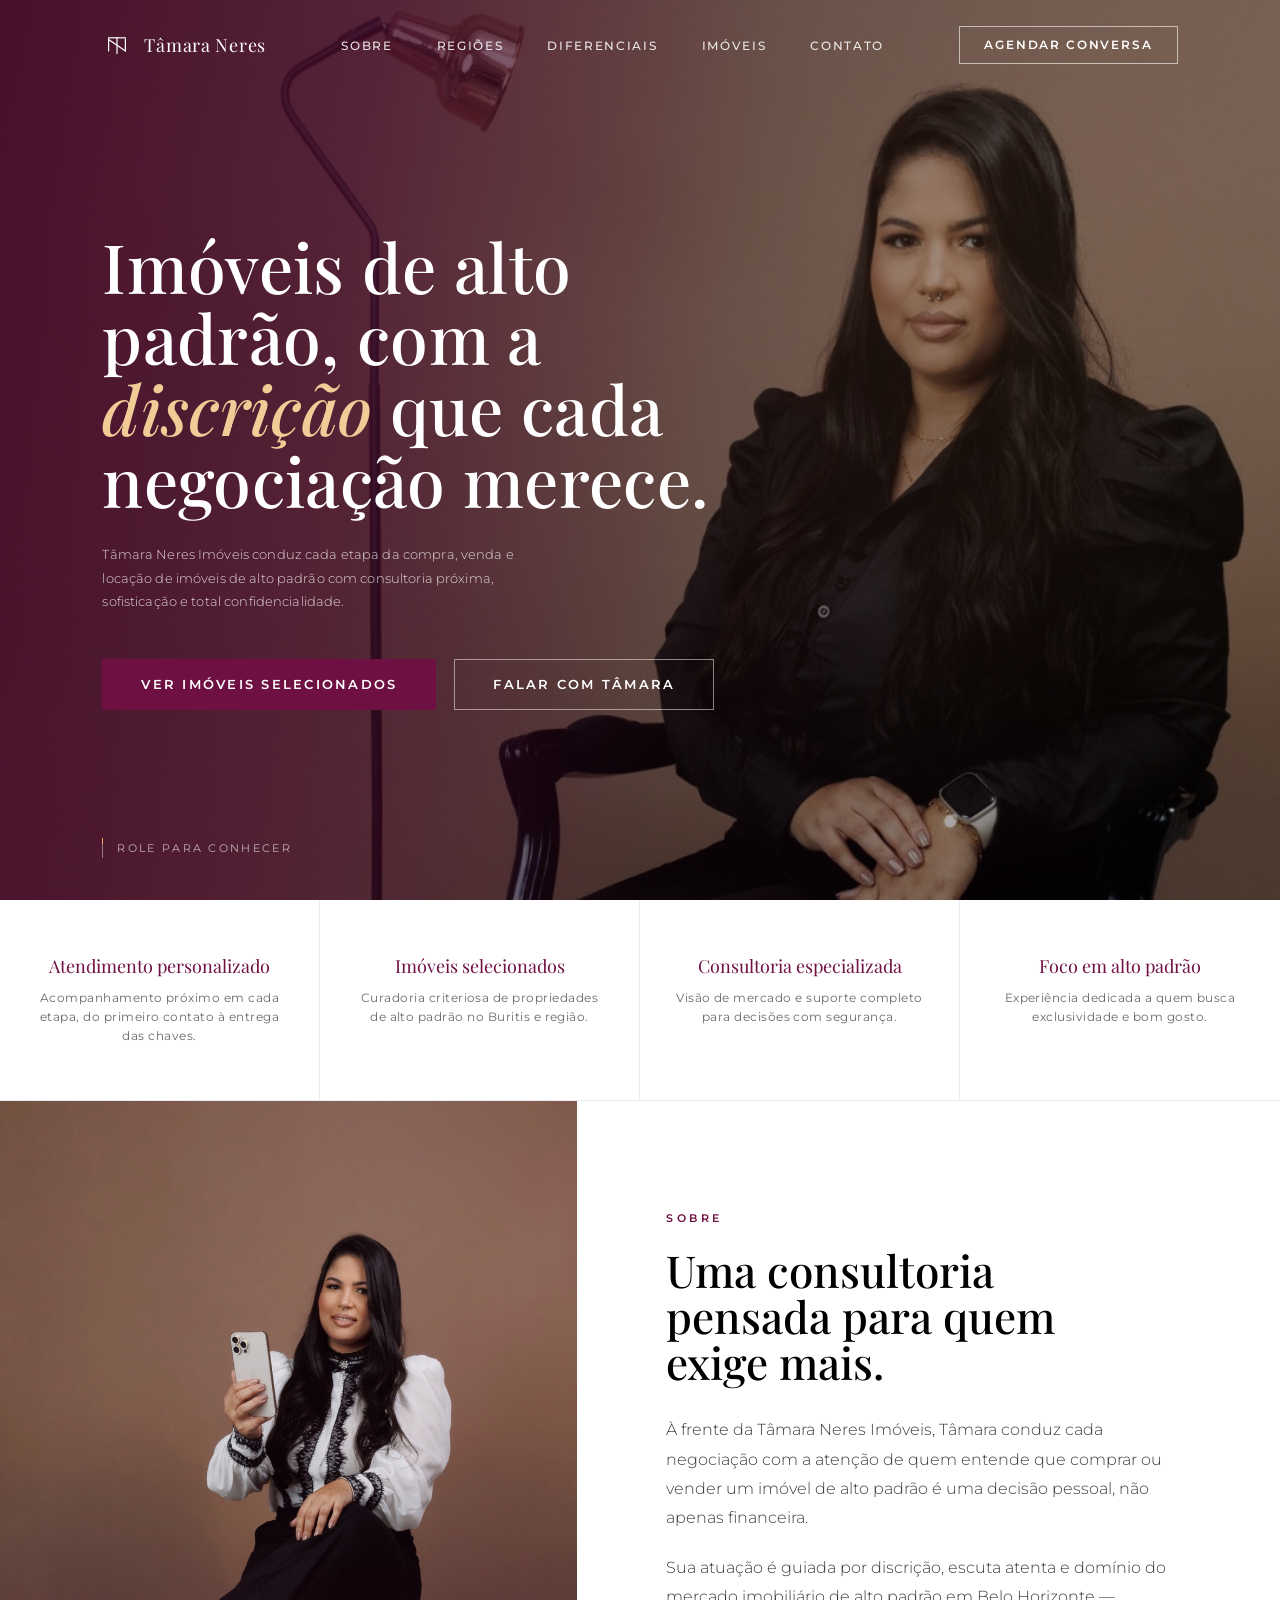
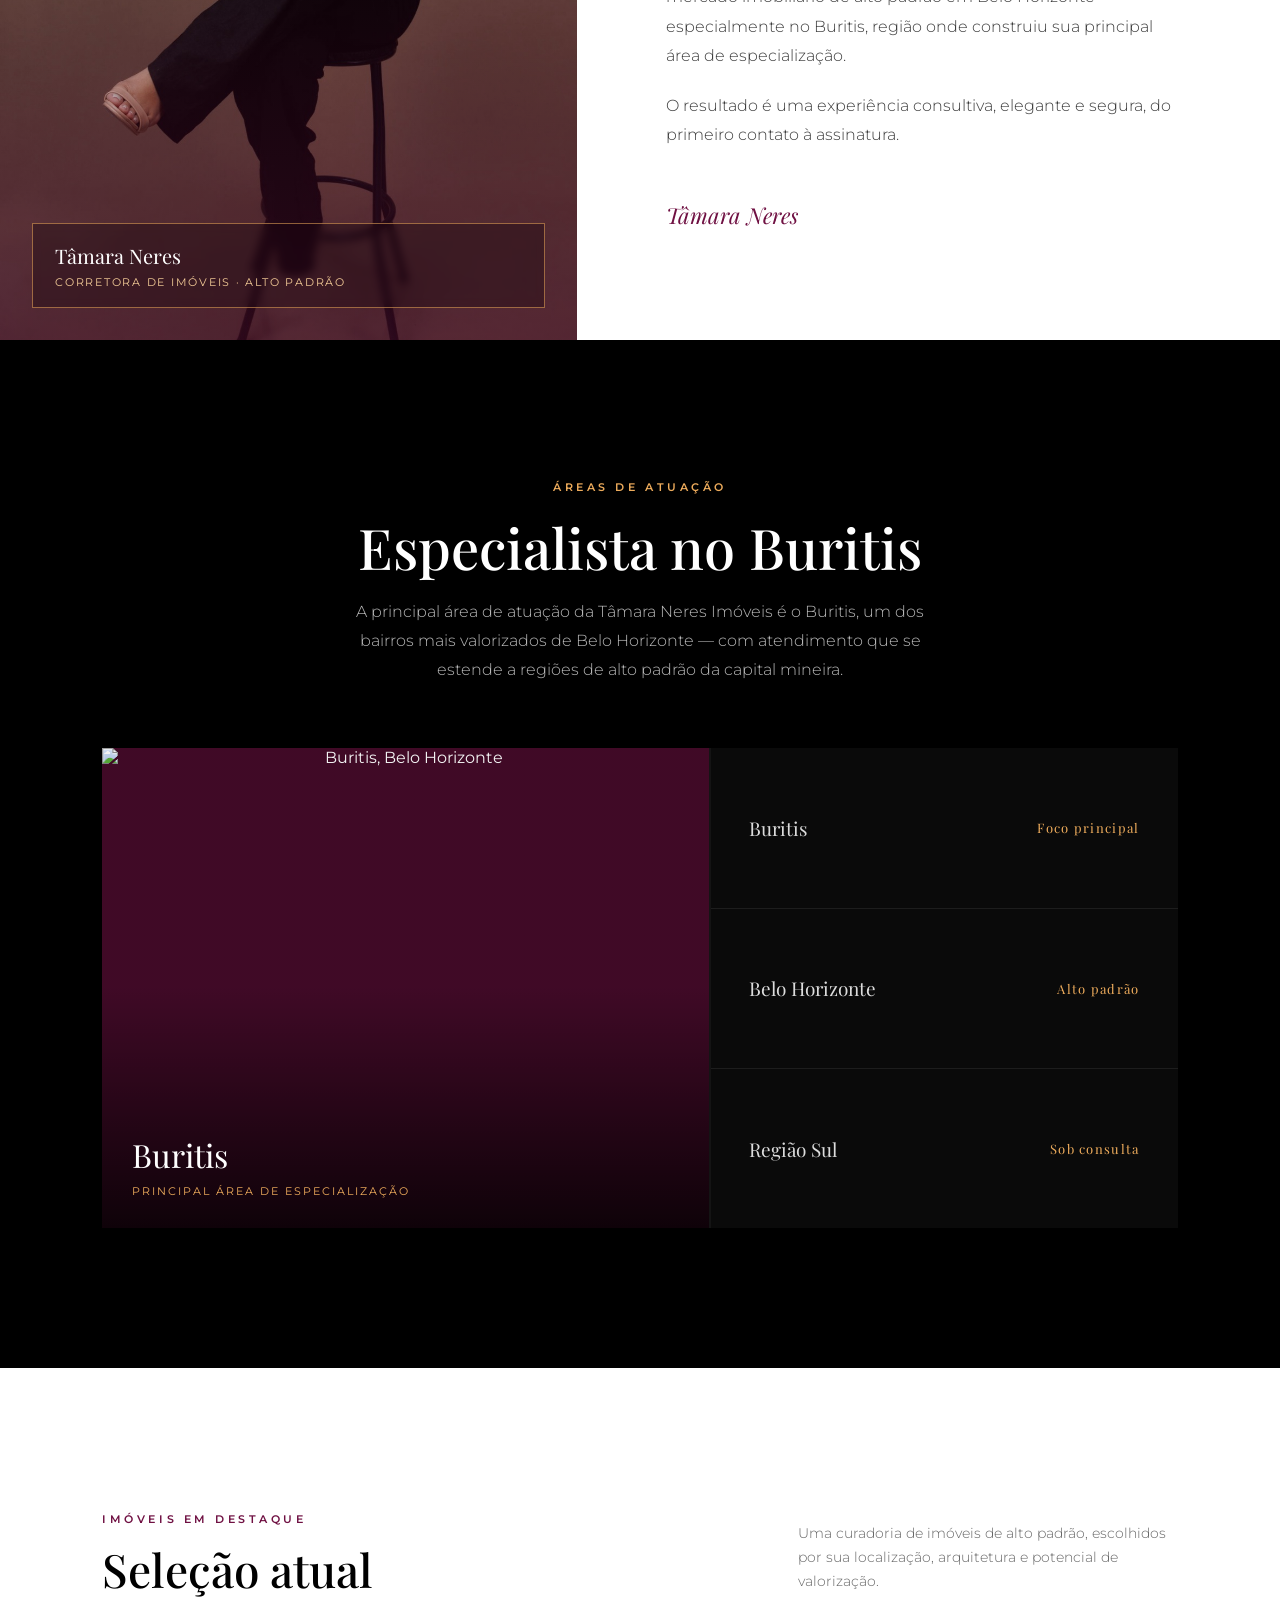
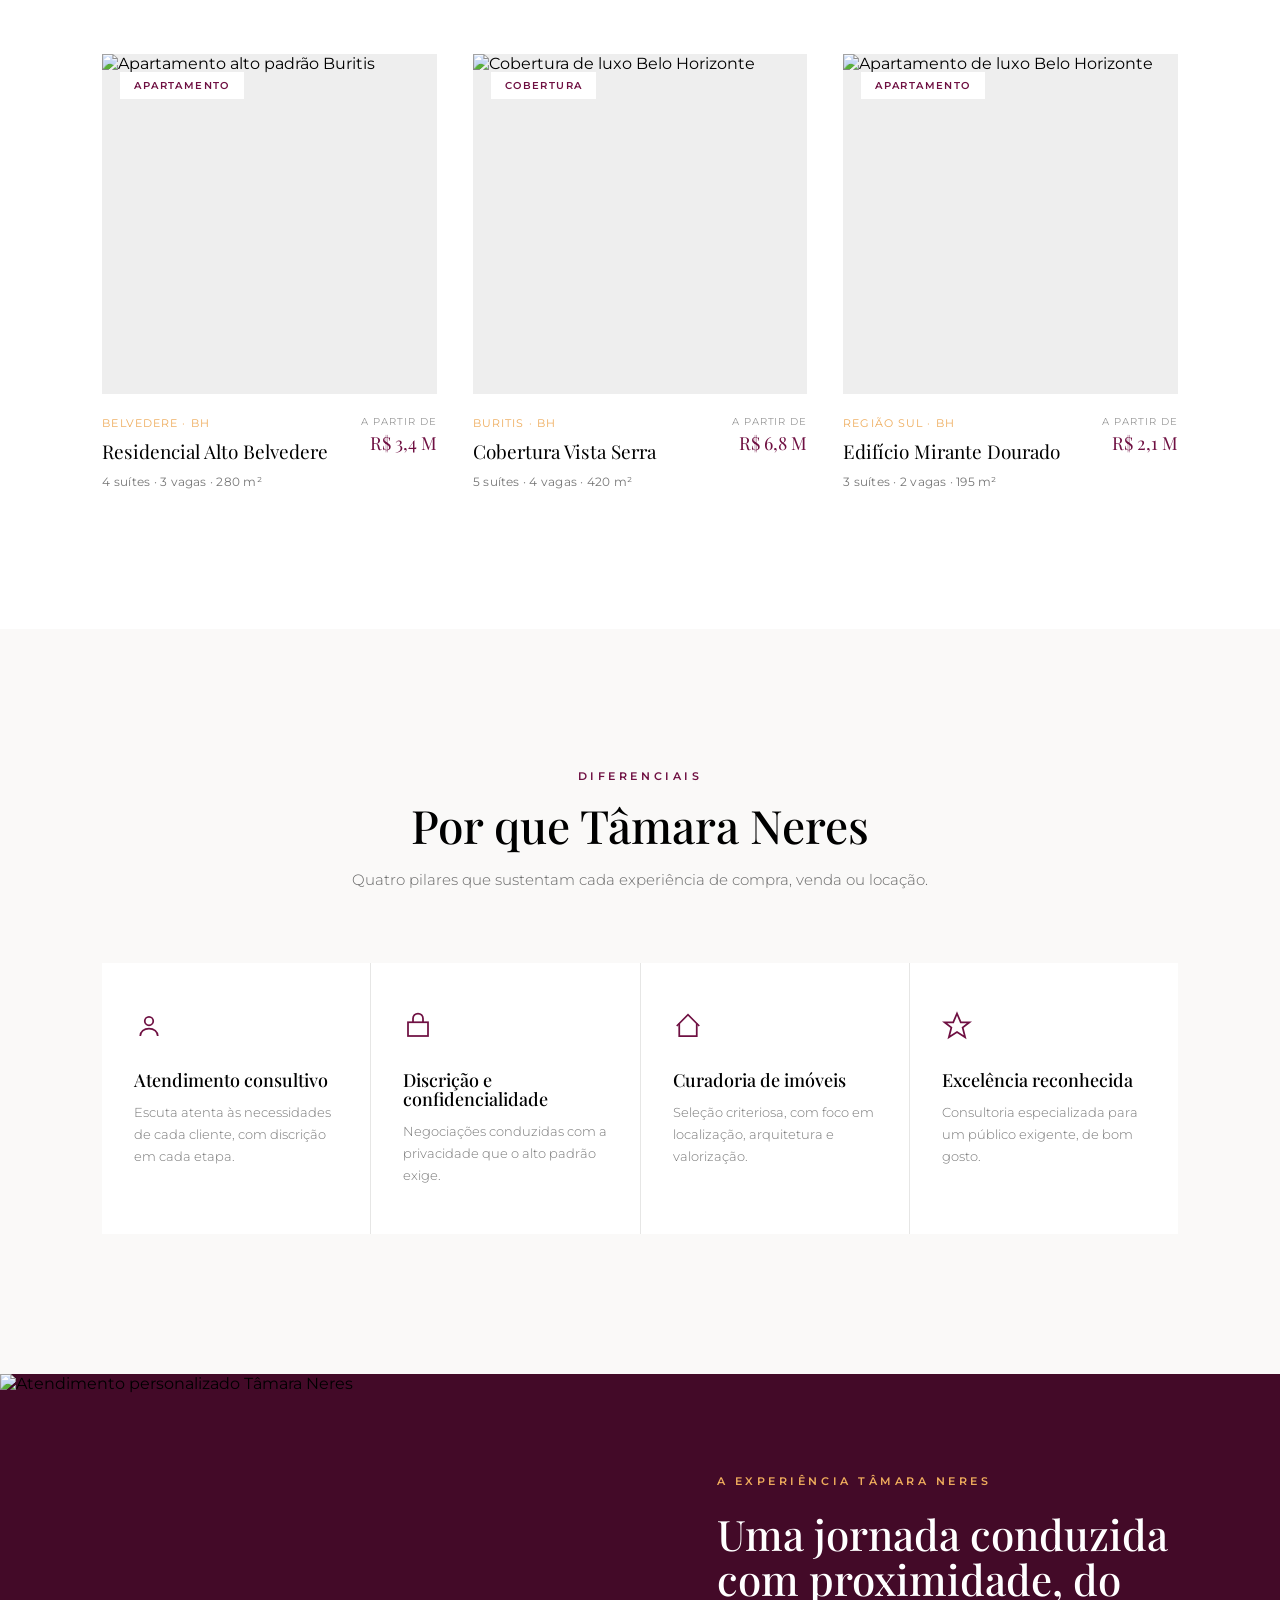
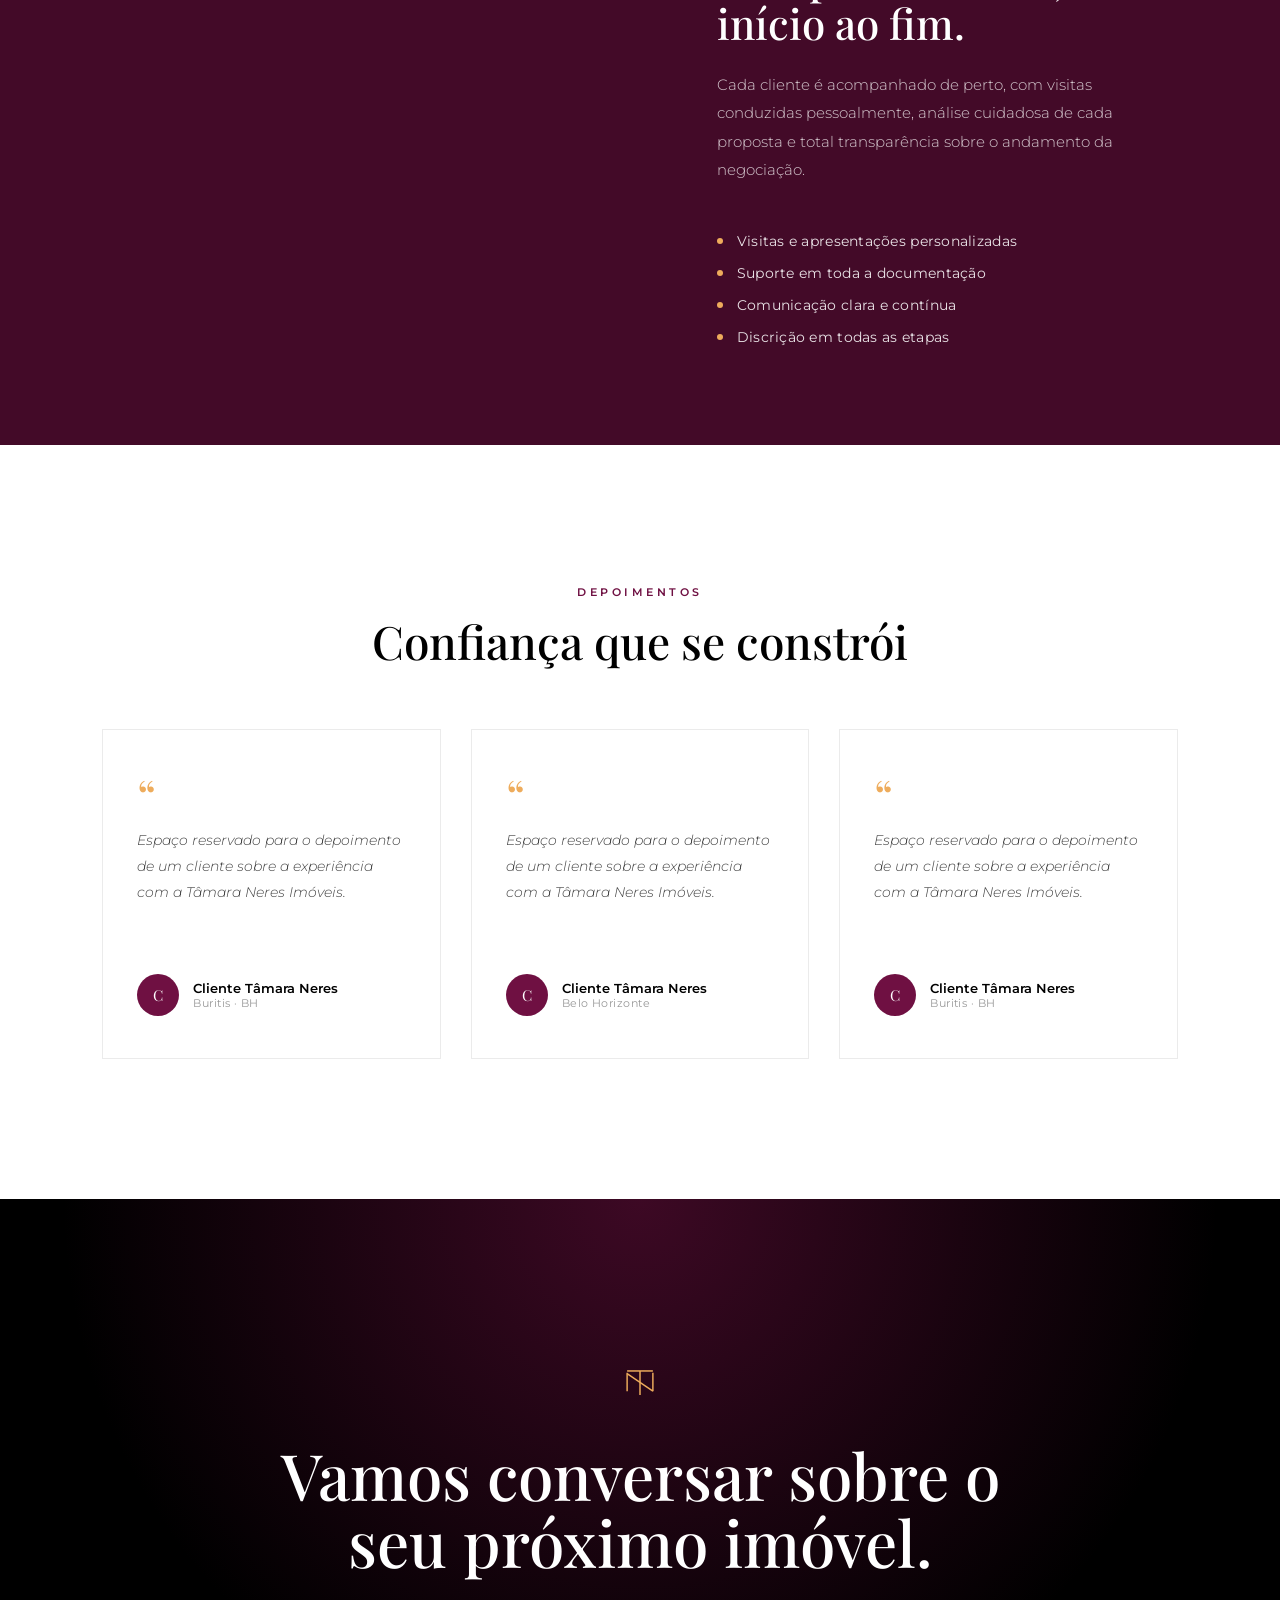
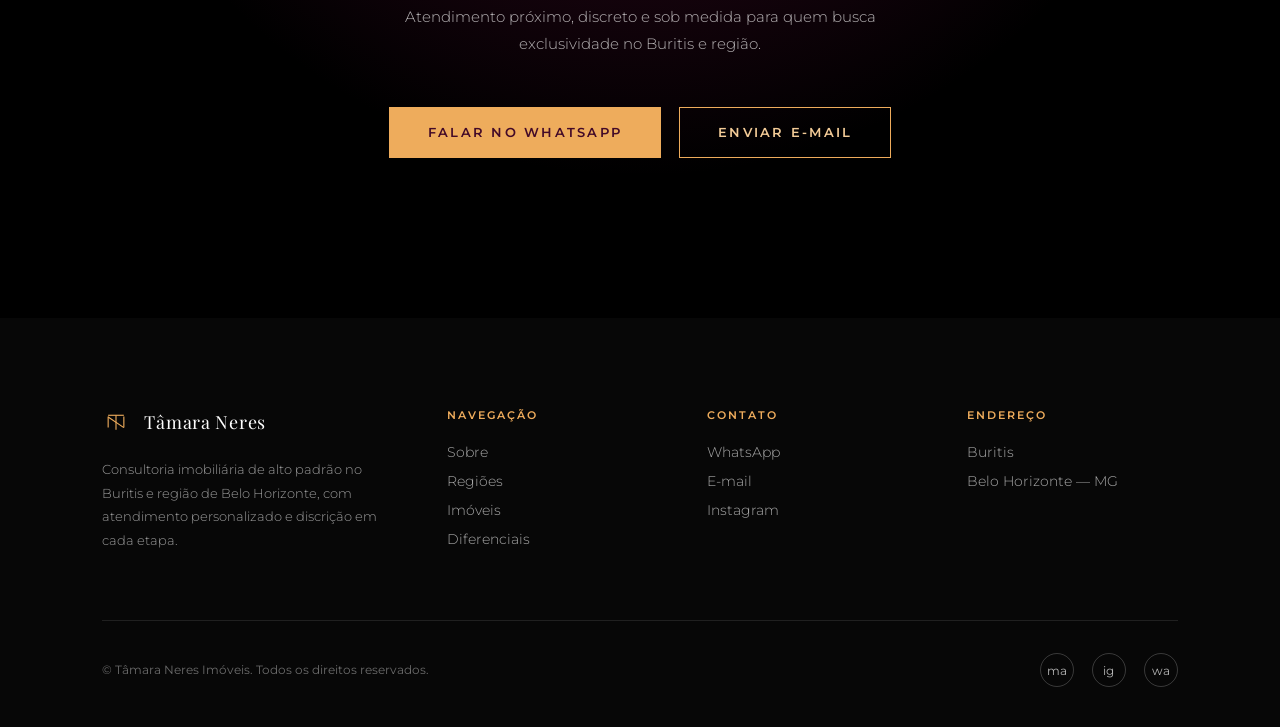
==== commit 04f22105: "adicionado banco de dados, imóveis e slug" ====
--- a/index.html
+++ b/index.html
@@ -10,7 +10,7 @@
     href="https://fonts.googleapis.com/css2?family=Playfair+Display:ital,wght@0,400;0,500;0,600;1,400&family=Montserrat:wght@300;400;500;600;700&display=swap"
     rel="stylesheet">
   <link rel="stylesheet" href="css/css.css">
-  <link rel="icon" type="svg" sizes="16x16" href="imagens/SIMBOLO BRANCO.png">
+  <link rel="icon" type="svg" sizes="16x16" href="css/imagens/SIMBOLO BRANCO.png">
 </head>
 
 <body>
@@ -34,11 +34,12 @@
     <div class="nav-links">
       <a href="#sobre">Sobre</a>
       <a href="#regioes">Regiões</a>
-      <a href="#imoveis">Imóveis</a>
       <a href="#diferenciais">Diferenciais</a>
-      <a href="https:/wa.me/31984808168">Contato</a>
-    </div>
-    <a href="https:/wa.me/31984808168" class="nav-cta">Agendar conversa</a>
+      <a href="imoveis-catalogo.html">Imóveis</a>
+
+      <a href="https://wa.me/31984808168">Contato</a>
+    </div>
+    <a href="https://wa.me/31984808168" class="nav-cta">Agendar conversa</a>
   </nav>
 
   <!-- ============ HERO ============ -->
@@ -70,7 +71,7 @@
     </div>
     <div class="authority-item reveal">
       <div class="label">Imóveis selecionados</div>
-      <div class="desc">Curadoria criteriosa de propriedades de alto padrão no Belvedere e região.</div>
+      <div class="desc">Curadoria criteriosa de propriedades de alto padrão no Buritis e região.</div>
     </div>
     <div class="authority-item reveal">
       <div class="label">Consultoria especializada</div>
@@ -85,9 +86,7 @@
   <!-- ============ ABOUT ============ -->
   <section class="about" id="sobre">
     <div class="about-media reveal">
-      <img
-        src="[data-uri]"
-        alt="Tâmara Neres">
+      <img src="css/imagens/tamara1.jpeg">
       <div class="about-frame">
         <div class="name">Tâmara Neres</div>
         <div class="role">Corretora de Imóveis · Alto Padrão</div>
@@ -99,7 +98,7 @@
       <p>À frente da Tâmara Neres Imóveis, Tâmara conduz cada negociação com a atenção de quem entende que comprar ou
         vender um imóvel de alto padrão é uma decisão pessoal, não apenas financeira.</p>
       <p>Sua atuação é guiada por discrição, escuta atenta e domínio do mercado imobiliário de alto padrão em Belo
-        Horizonte — especialmente no Belvedere, região onde construiu sua principal área de especialização.</p>
+        Horizonte — especialmente no Buritis, região onde construiu sua principal área de especialização.</p>
       <p>O resultado é uma experiência consultiva, elegante e segura, do primeiro contato à assinatura.</p>
       <span class="sign">Tâmara Neres</span>
     </div>
@@ -108,20 +107,20 @@
   <!-- ============ AREAS ============ -->
   <section class="areas section" id="regioes">
     <span class="eyebrow">Áreas de atuação</span>
-    <h2>Especialista no Belvedere</h2>
-    <p class="lede">A principal área de atuação da Tâmara Neres Imóveis é o Belvedere, um dos bairros mais valorizados
+    <h2>Especialista no Buritis</h2>
+    <p class="lede">A principal área de atuação da Tâmara Neres Imóveis é o Buritis, um dos bairros mais valorizados
       de Belo Horizonte — com atendimento que se estende a regiões de alto padrão da capital mineira.</p>
     <div class="areas-grid">
       <div class="area-main">
         <img src="https://images.unsplash.com/photo-1551038247-3d9af20df552?q=80&w=1400&auto=format&fit=crop"
-          alt="Belvedere, Belo Horizonte">
+          alt="Buritis, Belo Horizonte">
         <div class="tag">
-          <div class="big">Belvedere</div>
+          <div class="big">Buritis</div>
           <div class="small">Principal área de especialização</div>
         </div>
       </div>
       <div class="area-list">
-        <div class="area-row"><span>Belvedere</span><span class="ar">Foco principal</span></div>
+        <div class="area-row"><span>Buritis</span><span class="ar">Foco principal</span></div>
         <div class="area-row"><span>Belo Horizonte</span><span class="ar">Alto padrão</span></div>
         <div class="area-row"><span>Região Sul</span><span class="ar">Sob consulta</span></div>
       </div>
@@ -143,7 +142,7 @@
       <div class="prop-card reveal">
         <div class="prop-media">
           <img src="https://images.unsplash.com/photo-1600210492493-0946911123ea?q=80&w=1200&auto=format&fit=crop"
-            alt="Apartamento alto padrão Belvedere">
+            alt="Apartamento alto padrão Buritis">
           <span class="prop-tag">Apartamento</span>
           <div class="prop-overlay"><span class="prop-view">Ver detalhes</span></div>
         </div>
@@ -166,7 +165,7 @@
         </div>
         <div class="prop-info">
           <div>
-            <div class="loc">Belvedere · BH</div>
+            <div class="loc">Buritis · BH</div>
             <div class="ttl">Cobertura Vista Serra</div>
             <div class="feat">5 suítes · 4 vagas · 420 m²</div>
           </div>
@@ -276,7 +275,7 @@
           <div class="testi-avatar">C</div>
           <div>
             <div class="nm">Cliente Tâmara Neres</div>
-            <div class="rl">Belvedere · BH</div>
+            <div class="rl">Buritis · BH</div>
           </div>
         </div>
       </div>
@@ -300,7 +299,7 @@
           <div class="testi-avatar">C</div>
           <div>
             <div class="nm">Cliente Tâmara Neres</div>
-            <div class="rl">Belvedere · BH</div>
+            <div class="rl">Buritis · BH</div>
           </div>
         </div>
       </div>
@@ -322,7 +321,7 @@
       </svg>
     </span>
     <h2>Vamos conversar sobre o seu próximo imóvel.</h2>
-    <p>Atendimento próximo, discreto e sob medida para quem busca exclusividade no Belvedere e região.</p>
+    <p>Atendimento próximo, discreto e sob medida para quem busca exclusividade no Buritis e região.</p>
     <div class="cta-actions">
       <a href="https:/wa.me/553184808168" class="btn whatsapp">Falar no WhatsApp</a>
       <a href="mailto:tamaraneres72@gmail.com" class="btn gold">Enviar e-mail</a>
@@ -345,7 +344,7 @@
             </svg></span>
           <span class="nav-wordmark">Tâmara Neres</span>
         </div>
-        <p>Consultoria imobiliária de alto padrão no Belvedere e região de Belo Horizonte, com atendimento personalizado
+        <p>Consultoria imobiliária de alto padrão no Buritis e região de Belo Horizonte, com atendimento personalizado
           e discrição em cada etapa.</p>
       </div>
       <div class="foot-col">
@@ -363,7 +362,7 @@
       </div>
       <div class="foot-col">
         <h4>Endereço</h4>
-        <span>Belvedere</span>
+        <span>Buritis</span>
         <span>Belo Horizonte — MG</span>
       </div>
     </div>
@@ -376,9 +375,7 @@
       </div>
     </div>
   </footer>
-
   <script src="js/js.js"></script>
-
 </body>
 
 </html>
--- a/css/css.css
+++ b/css/css.css
@@ -20,9 +20,9 @@
      scroll-behavior: smooth;
      overflow-y: auto;
 
-    /* Firefox */
-    scrollbar-width: thin;
-    scrollbar-color: var(--vinho-deep);
+     /* Firefox */
+     scrollbar-width: thin;
+     scrollbar-color: var(--vinho-deep);
  }
 
  body {
@@ -191,6 +191,15 @@
      transition: color .5s ease;
  }
 
+ .nav-links a.active {
+     color: var(--vinho);
+ }
+
+ .nav-links a:hover::after,
+ .nav-links a.active::after {
+     width: 100%;
+ }
+
  nav.scrolled .nav-links a {
      color: var(--preto);
  }
@@ -251,7 +260,7 @@
  }
 
  .hero-bg {
-     background: url("../imagens/tamara3.jpeg");
+     background: url("imagens/tamara3.jpeg");
      position: absolute;
      inset: 0;
      background-size: cover;
@@ -1220,5 +1229,5 @@
      }
 
 
-    
+
  }
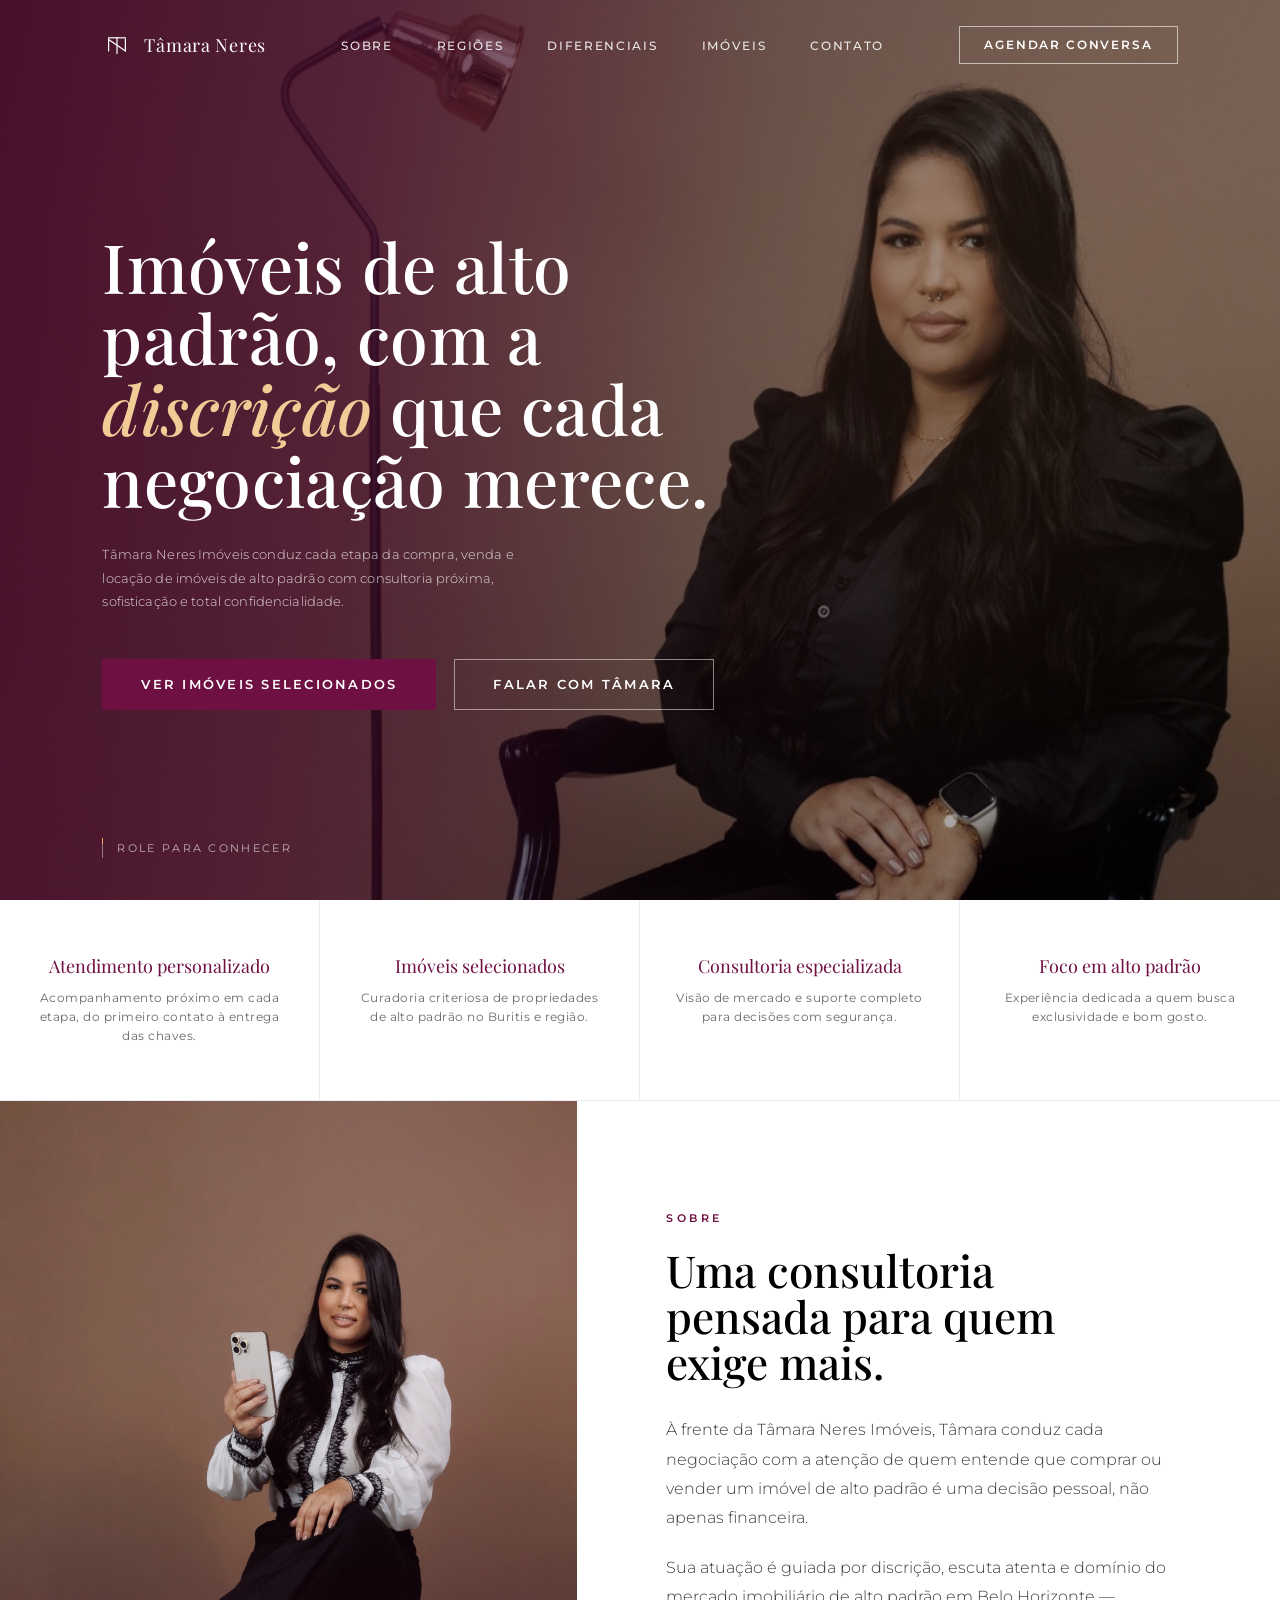
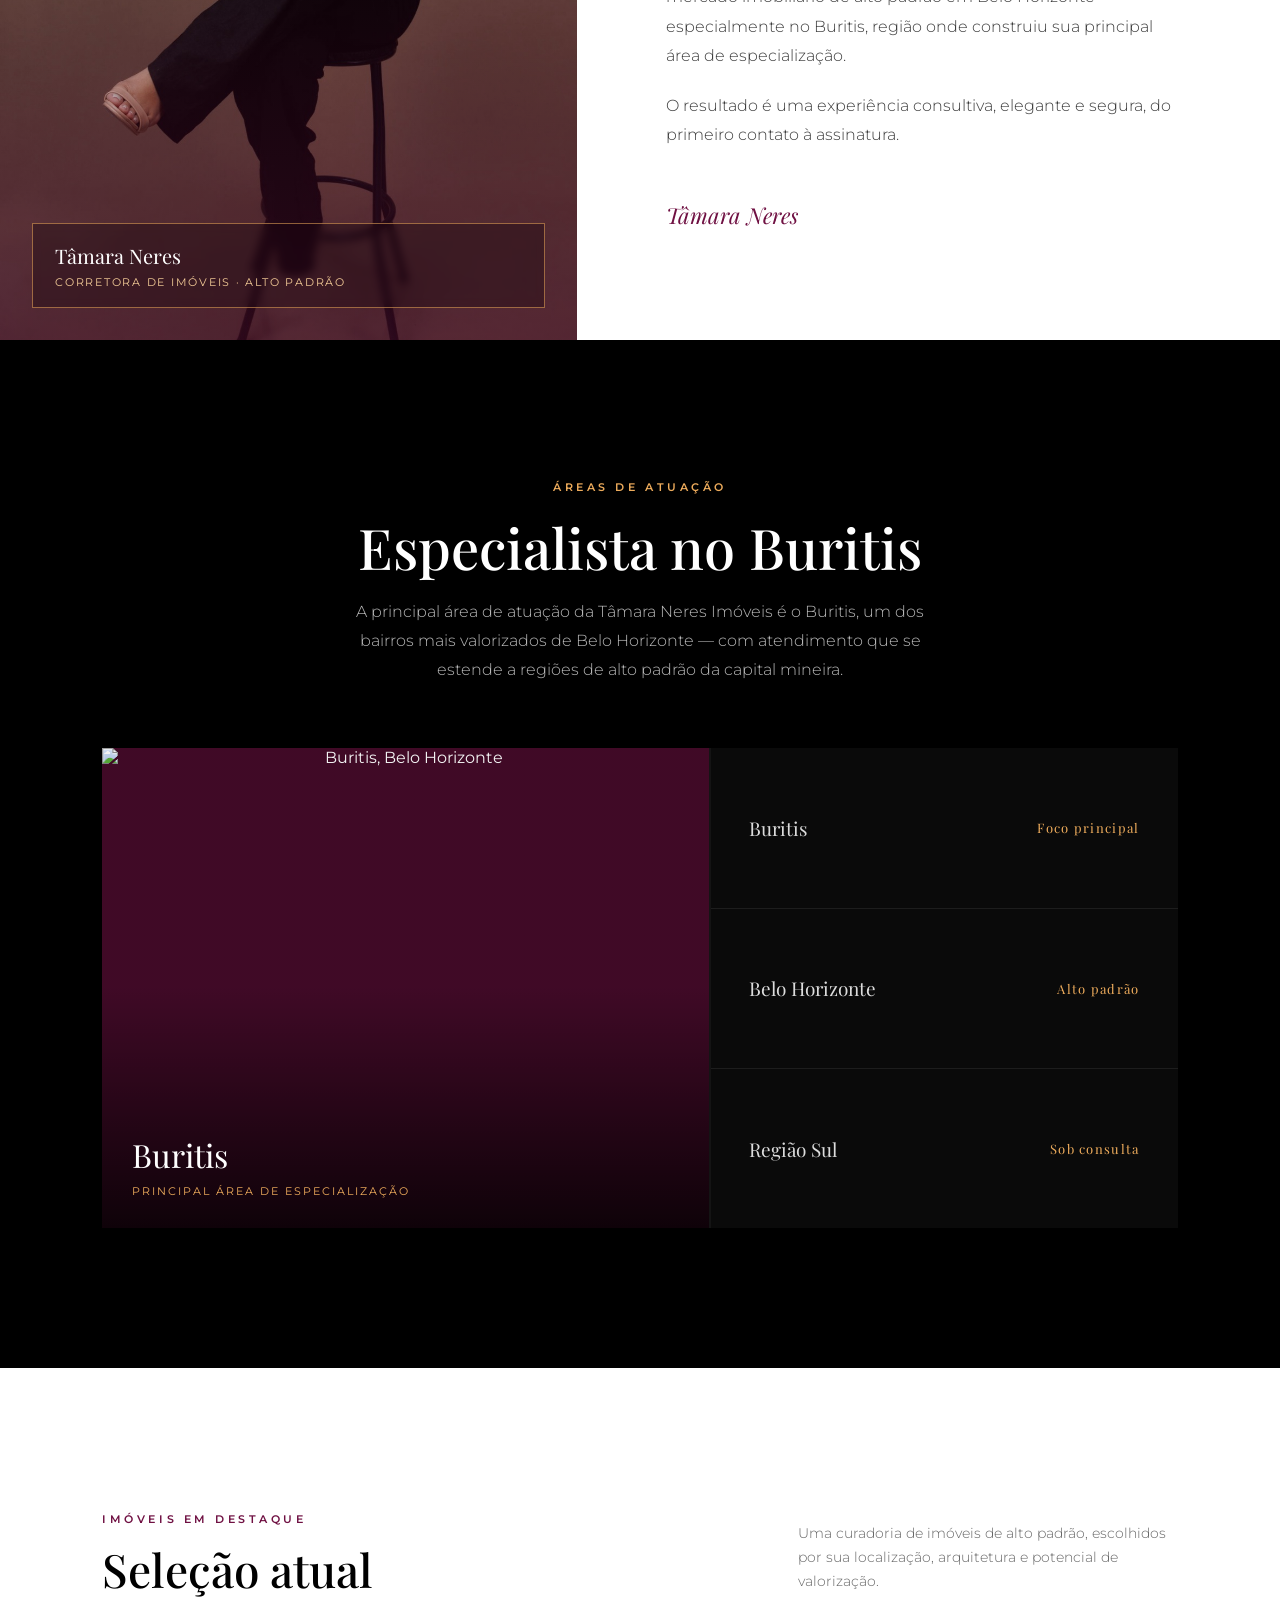
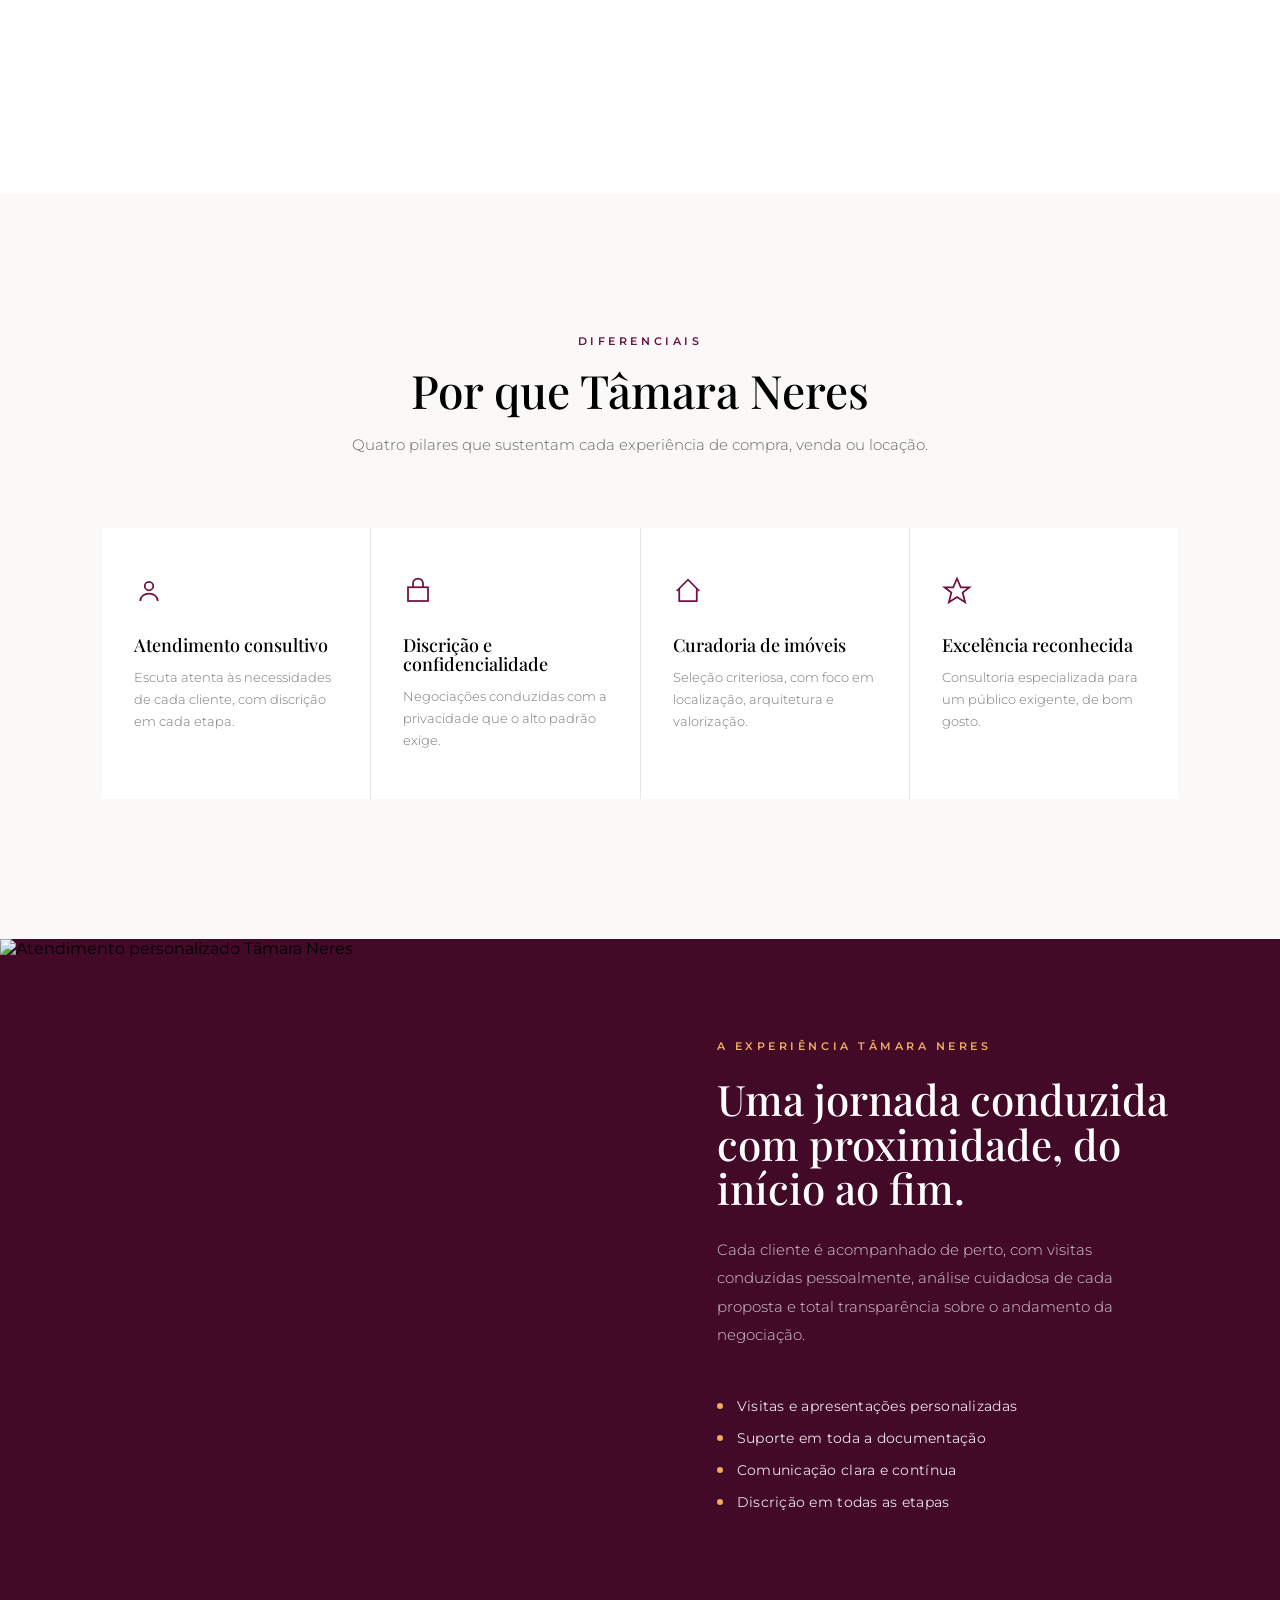
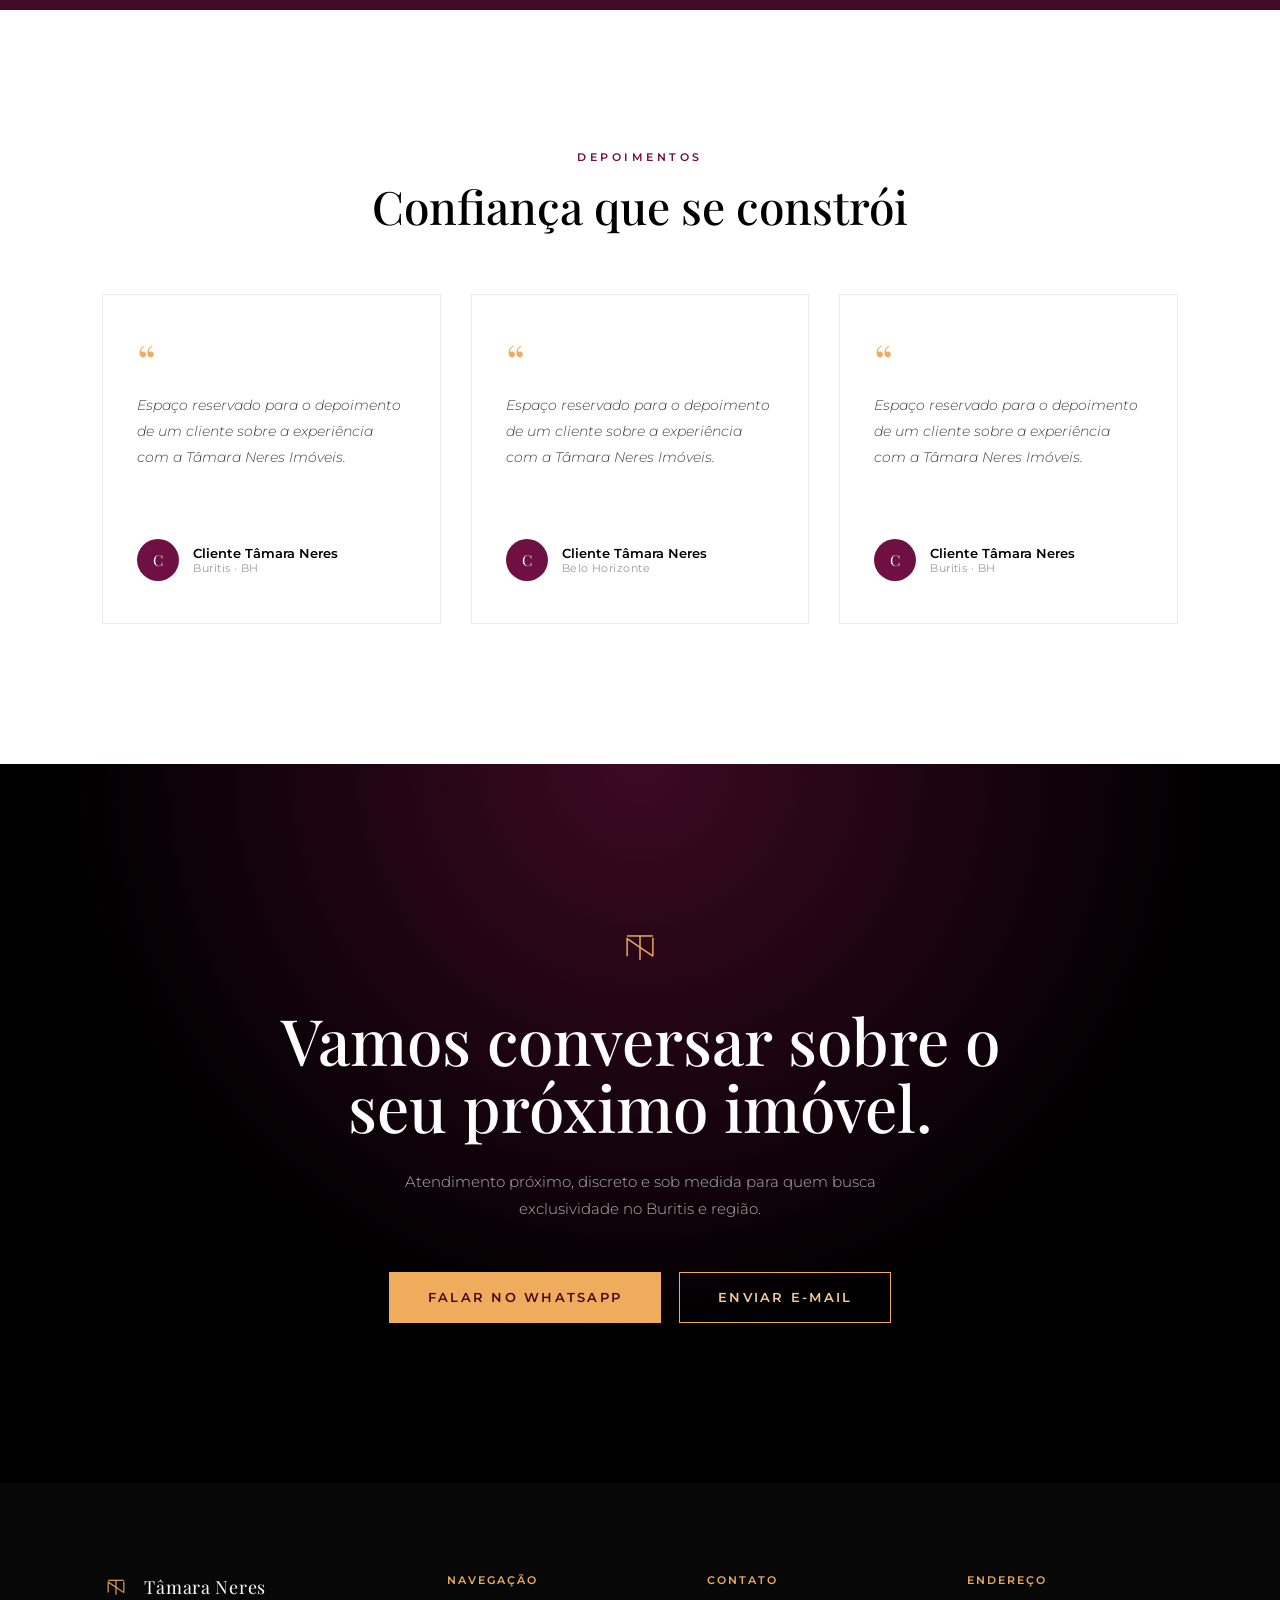
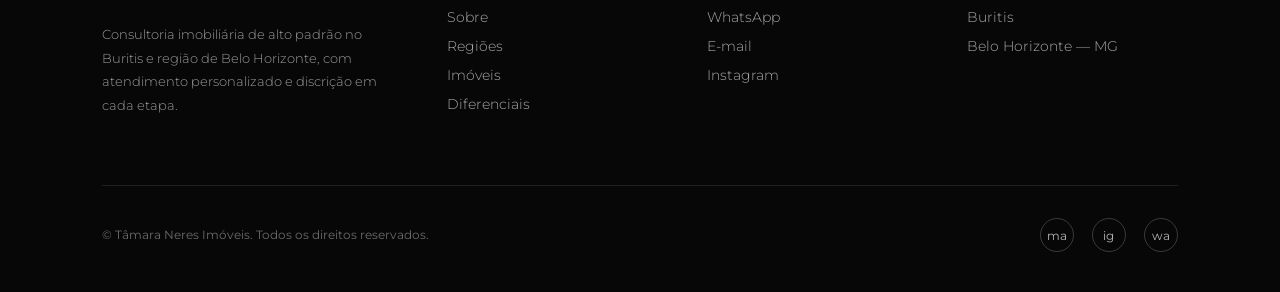
==== commit 58d8b041: "Add files via upload" ====
--- a/index.html
+++ b/index.html
@@ -11,6 +11,7 @@
     rel="stylesheet">
   <link rel="stylesheet" href="css/css.css">
   <link rel="icon" type="svg" sizes="16x16" href="css/imagens/SIMBOLO BRANCO.png">
+
 </head>
 
 <body>
@@ -53,7 +54,7 @@
       <p class="sub">Tâmara Neres Imóveis conduz cada etapa da compra, venda e locação de imóveis de alto padrão com
         consultoria próxima, sofisticação e total confidencialidade.</p>
       <div class="hero-actions">
-        <a href="#imoveis" class="btn primary">Ver imóveis selecionados</a>
+        <a href="imoveis-catalogo.html" class="btn primary">Ver imóveis selecionados</a>
         <a href="https:/wa.me/31984808168" class="btn gold" style="border-color:rgba(255,255,255,.5);color:#fff;">Falar
           com Tâmara</a>
       </div>
@@ -137,60 +138,13 @@
       <p>Uma curadoria de imóveis de alto padrão, escolhidos por sua localização, arquitetura e potencial de
         valorização.</p>
     </div>
-    <div class="prop-grid">
-
-      <div class="prop-card reveal">
-        <div class="prop-media">
-          <img src="https://images.unsplash.com/photo-1600210492493-0946911123ea?q=80&w=1200&auto=format&fit=crop"
-            alt="Apartamento alto padrão Buritis">
-          <span class="prop-tag">Apartamento</span>
-          <div class="prop-overlay"><span class="prop-view">Ver detalhes</span></div>
-        </div>
-        <div class="prop-info">
-          <div>
-            <div class="loc">Belvedere · BH</div>
-            <div class="ttl">Residencial Alto Belvedere</div>
-            <div class="feat">4 suítes · 3 vagas · 280 m²</div>
-          </div>
-          <div class="price"><small>a partir de</small>R$ 3,4 M</div>
-        </div>
-      </div>
-
-      <div class="prop-card reveal">
-        <div class="prop-media">
-          <img src="https://images.unsplash.com/photo-1502672260266-1c1ef2d93688?q=80&w=1200&auto=format&fit=crop"
-            alt="Cobertura de luxo Belo Horizonte">
-          <span class="prop-tag">Cobertura</span>
-          <div class="prop-overlay"><span class="prop-view">Ver detalhes</span></div>
-        </div>
-        <div class="prop-info">
-          <div>
-            <div class="loc">Buritis · BH</div>
-            <div class="ttl">Cobertura Vista Serra</div>
-            <div class="feat">5 suítes · 4 vagas · 420 m²</div>
-          </div>
-          <div class="price"><small>a partir de</small>R$ 6,8 M</div>
-        </div>
-      </div>
-
-      <div class="prop-card reveal">
-        <div class="prop-media">
-          <img src="https://images.unsplash.com/photo-1493809842364-78817add7ffb?q=80&w=1200&auto=format&fit=crop"
-            alt="Apartamento de luxo Belo Horizonte">
-          <span class="prop-tag">Apartamento</span>
-          <div class="prop-overlay"><span class="prop-view">Ver detalhes</span></div>
-        </div>
-        <div class="prop-info">
-          <div>
-            <div class="loc">Região Sul · BH</div>
-            <div class="ttl">Edifício Mirante Dourado</div>
-            <div class="feat">3 suítes · 2 vagas · 195 m²</div>
-          </div>
-          <div class="price"><small>a partir de</small>R$ 2,1 M</div>
-        </div>
-      </div>
-
-    </div>
+
+    <div class="prop-grid" id="prop-grid">
+      <!-- cartões renderizados via JS a partir de PROPERTIES_DATA -->
+      <div class="empty-state" id="empty-state">
+
+      </div>
+
   </section>
 
   <!-- ============ DIFERENCIAIS ============ -->
@@ -375,7 +329,8 @@
       </div>
     </div>
   </footer>
-  <script src="js/js.js"></script>
+  <script src="js/js.js" defer></script>
+  <script type="module" src="js/catalogo.js"></script>
 </body>
 
 </html>
--- a/css/css.css
+++ b/css/css.css
@@ -191,9 +191,6 @@
      transition: color .5s ease;
  }
 
- .nav-links a.active {
-     color: var(--vinho);
- }
 
  .nav-links a:hover::after,
  .nav-links a.active::after {
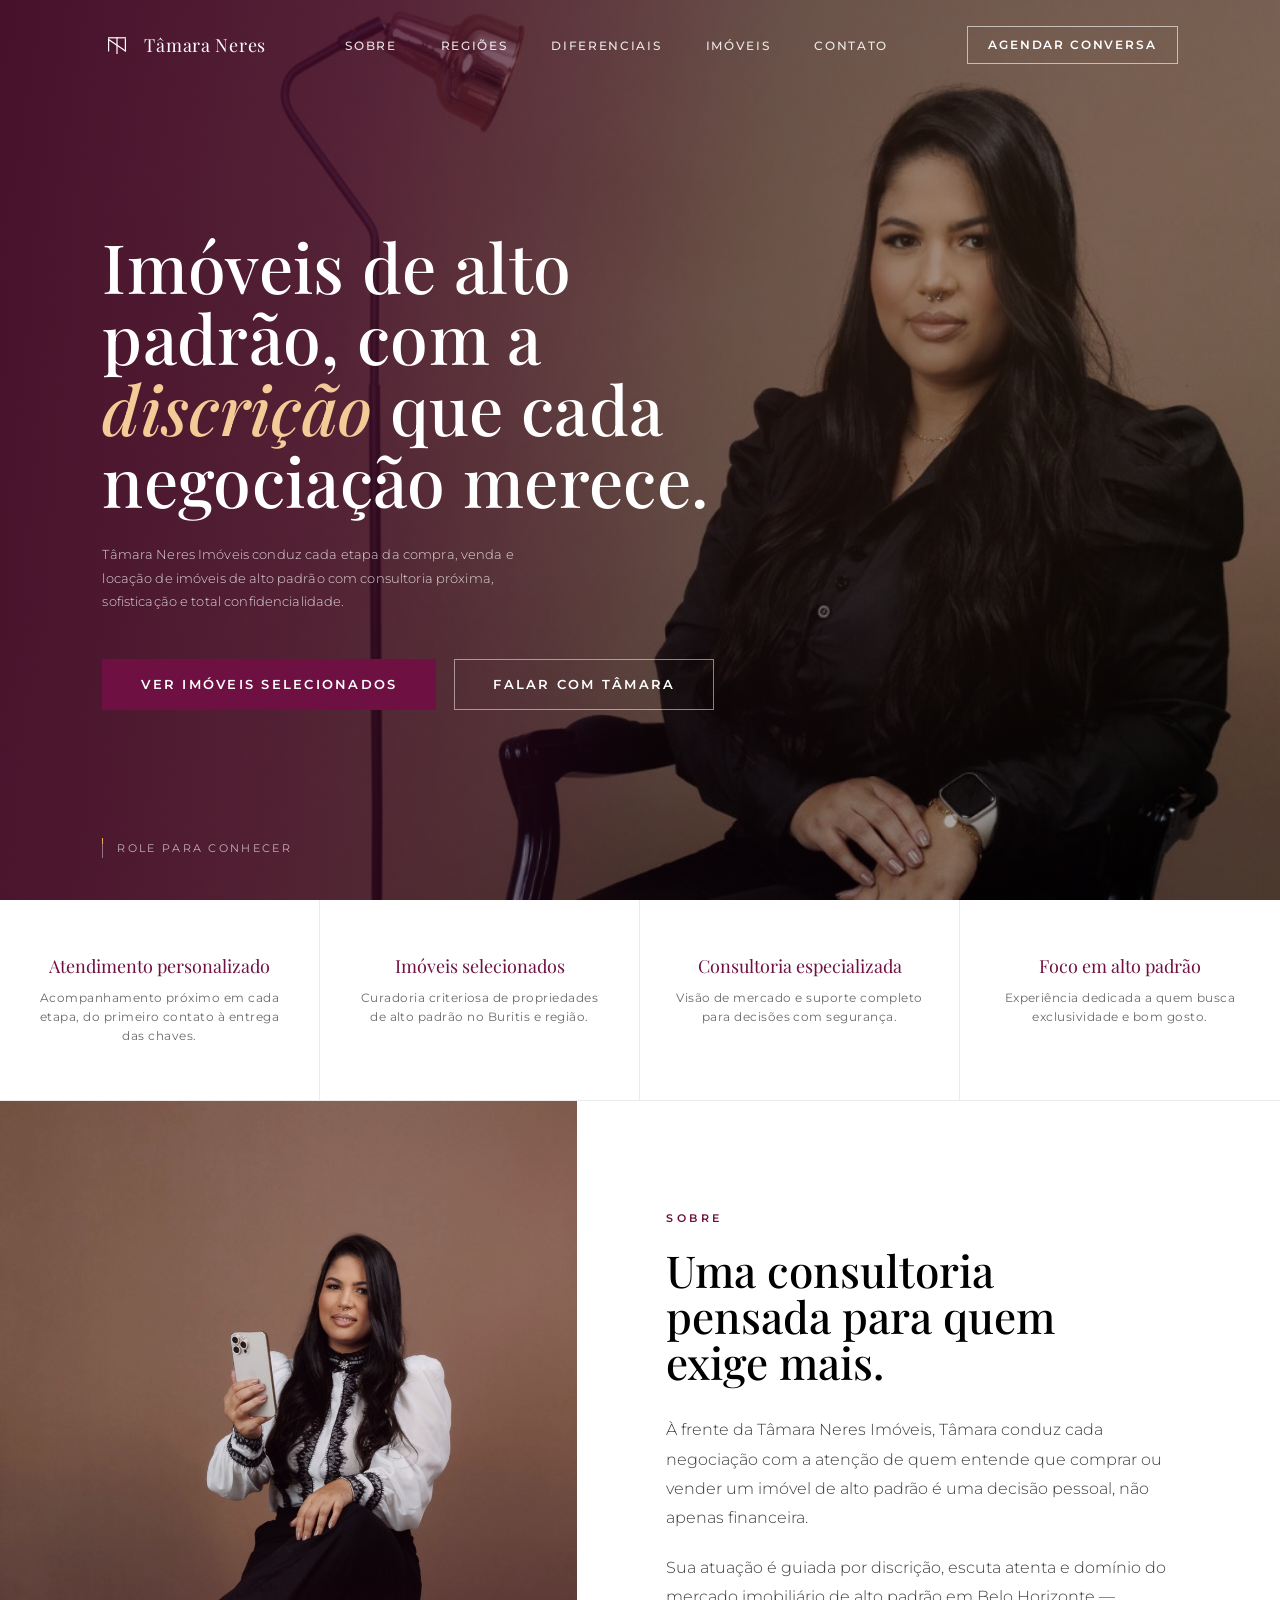
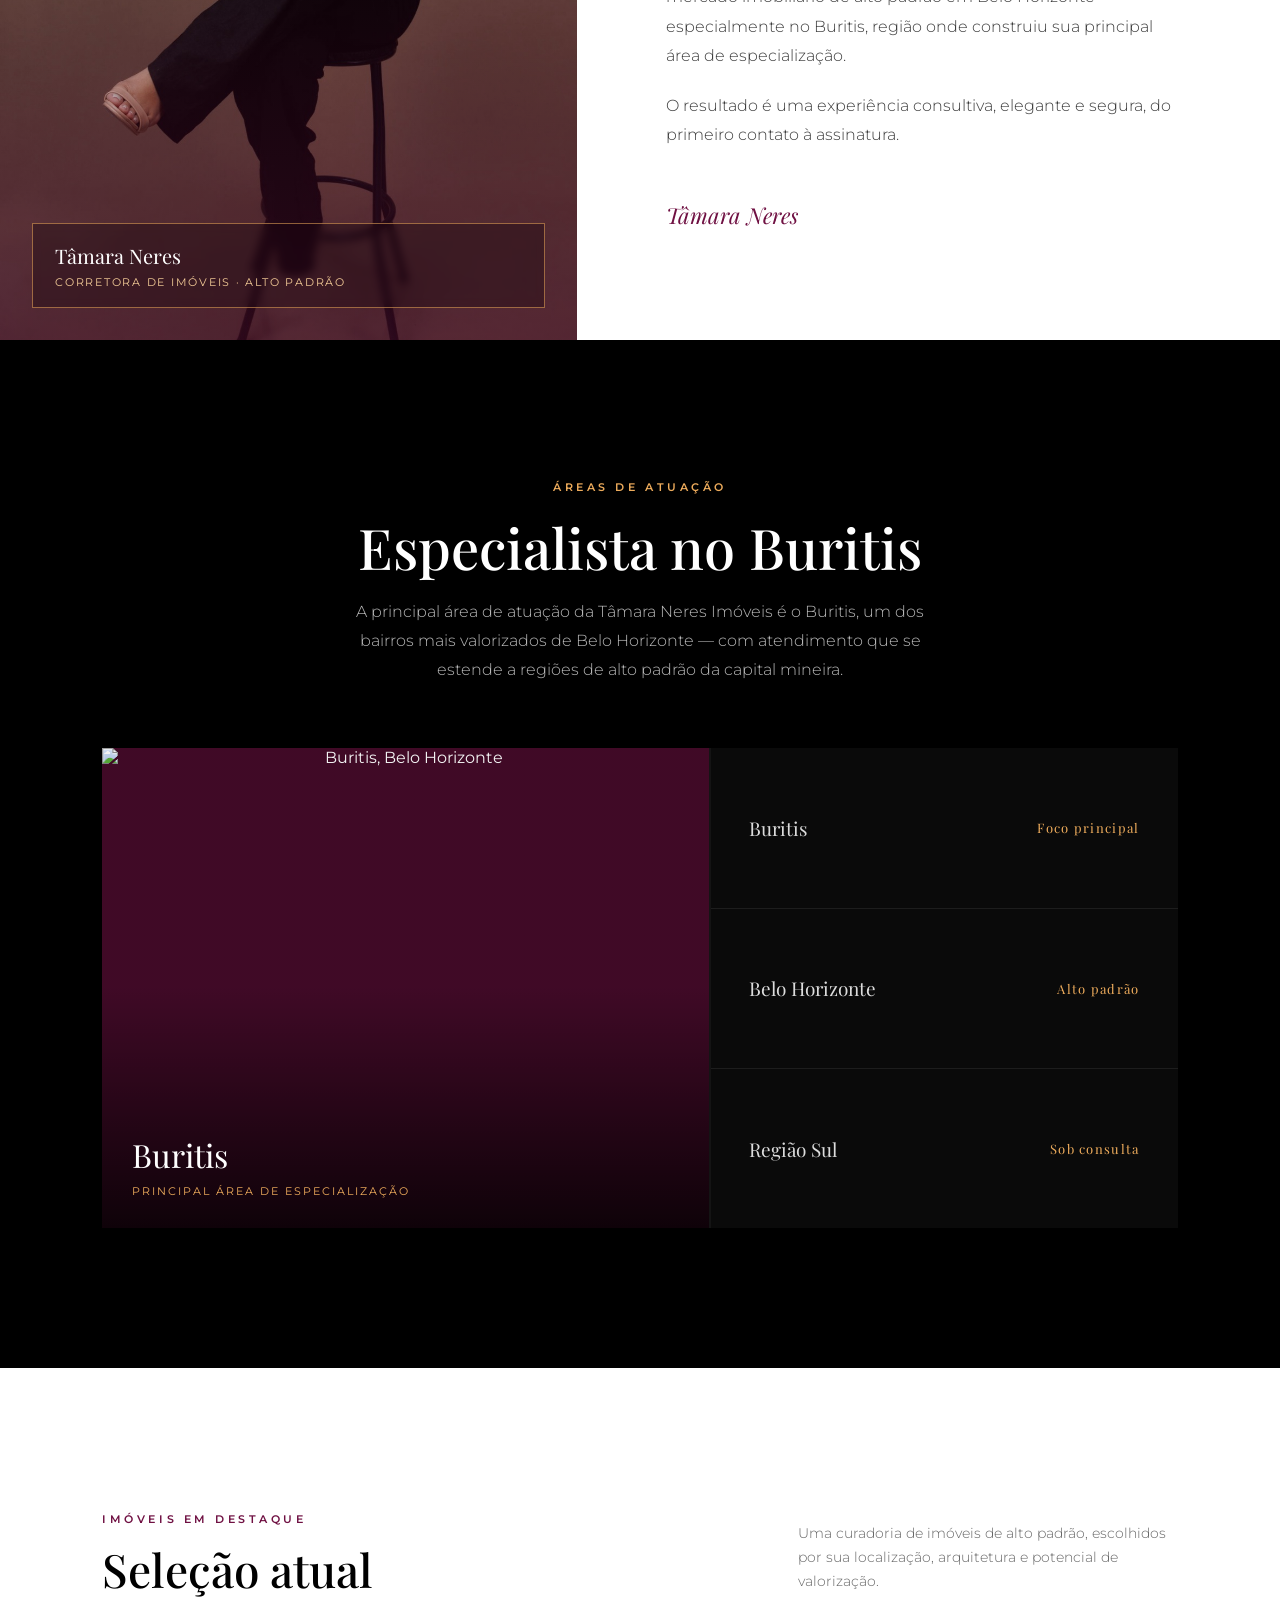
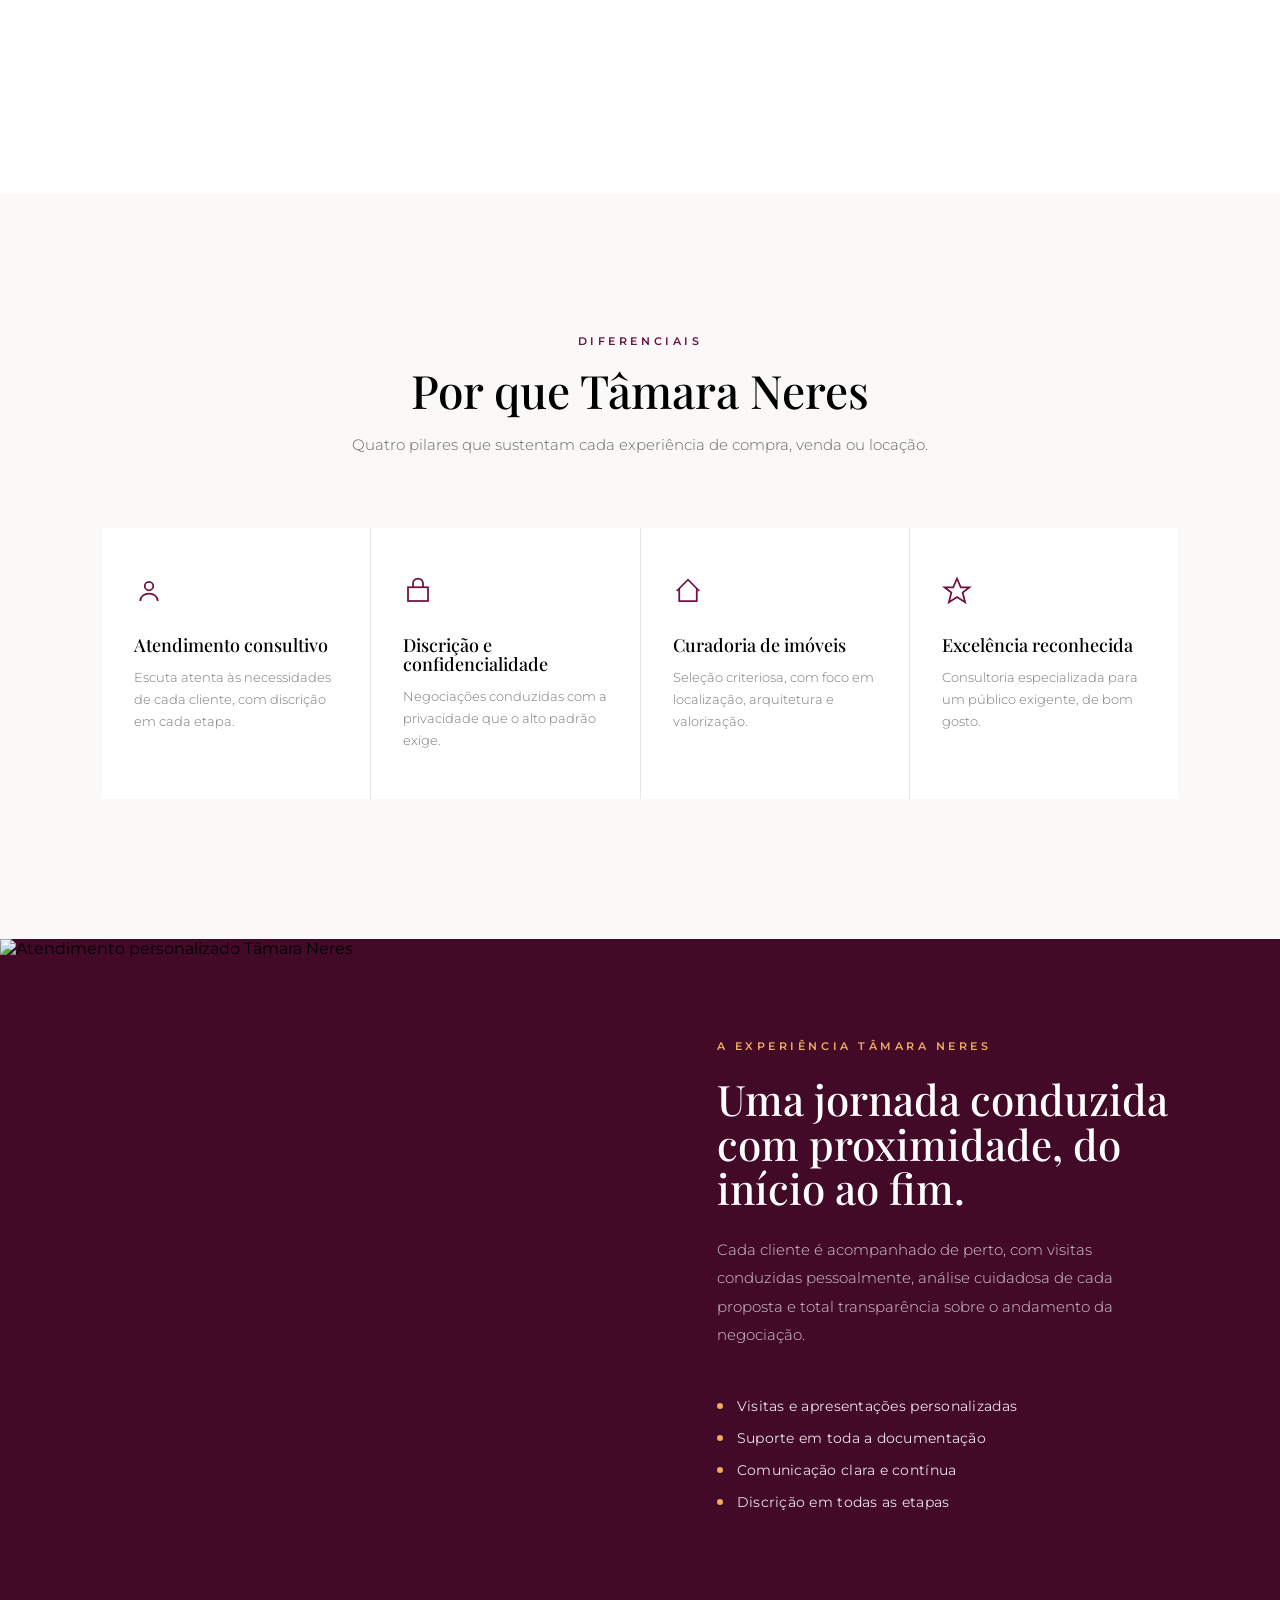
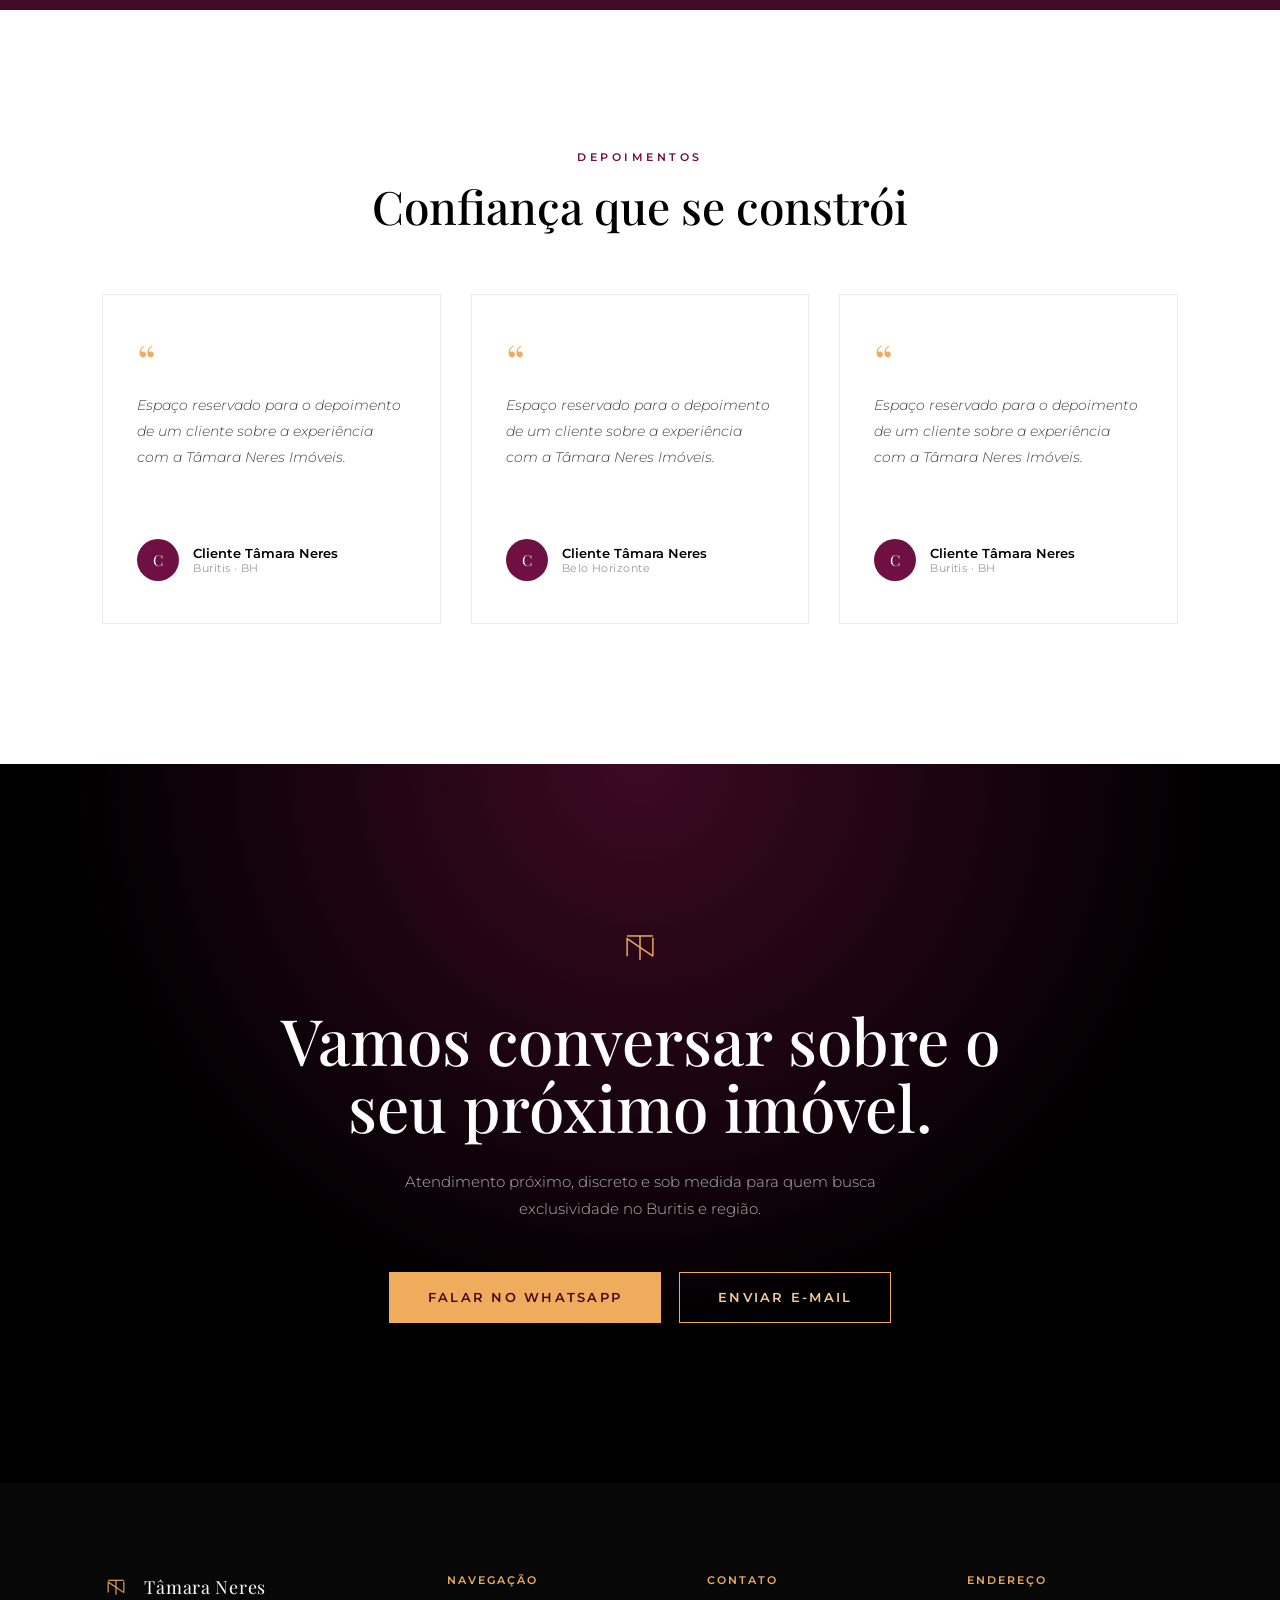
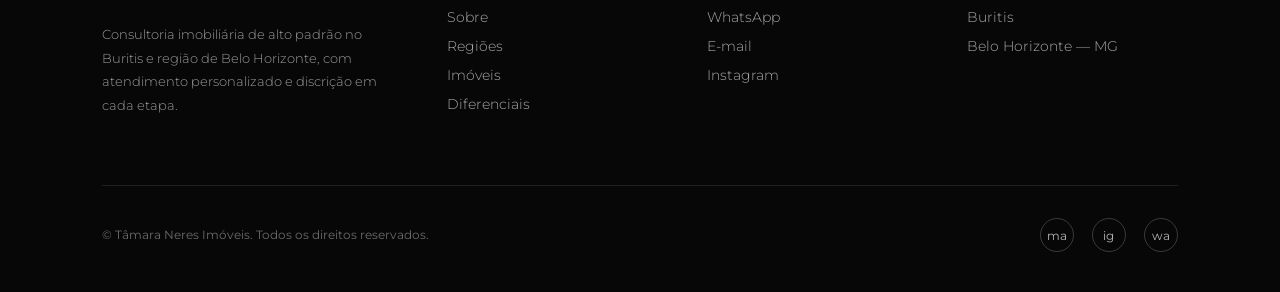
==== commit ed4fa171: "Add files via upload" ====
--- a/index.html
+++ b/index.html
@@ -41,6 +41,13 @@
       <a href="https://wa.me/31984808168">Contato</a>
     </div>
     <a href="https://wa.me/31984808168" class="nav-cta">Agendar conversa</a>
+
+    <button class="hamburger" id="hamburger" type="button" aria-label="Abrir menu">
+      <span></span>
+      <span></span>
+      <span></span>
+    </button>
+
   </nav>
 
   <!-- ============ HERO ============ -->
--- a/css/css.css
+++ b/css/css.css
@@ -41,6 +41,12 @@
  img {
      display: block;
      max-width: 100%;
+ }
+
+ button,
+ input,
+ select {
+     font-family: inherit;
  }
 
  /* ===== Utility ===== */
@@ -225,7 +231,7 @@
      letter-spacing: .16em;
      text-transform: uppercase;
      font-weight: 600;
-     padding: 11px 24px;
+     padding: 11px 20px;
      border: 1px solid rgba(255, 255, 255, .6);
      color: var(--branco);
      transition: all .5s ease;
@@ -244,6 +250,25 @@
  nav.scrolled .nav-cta:hover {
      background: var(--vinho);
      color: var(--branco);
+ }
+
+ .hamburger {
+     display: none;
+     flex-direction: column;
+     gap: 5px;
+     cursor: pointer;
+     padding: 4px;
+     background: none;
+     border: none;
+ }
+
+ .hamburger span {
+     display: block;
+     width: 22px;
+     height: 2px;
+     background: white;
+     border-radius: 2px;
+     transition: all 0.3s;
  }
 
  /* ===== Hero ===== */
@@ -1195,36 +1220,791 @@
      }
  }
 
- @media (max-width:680px) {
-     .nav-links {
-         display: none;
-     }
-
-     .section {
-         padding: 90px 6vw;
-     }
-
-     .prop-grid {
-         grid-template-columns: 1fr;
-     }
-
-     .diff-grid {
-         grid-template-columns: 1fr;
-     }
-
-     .foot-grid {
-         grid-template-columns: 1fr;
-     }
-
-     .authority {
-         flex-direction: column;
-     }
-
-     .authority-item {
-         border-right: none;
-         border-bottom: 1px solid rgba(0, 0, 0, .08);
-     }
-
-
-
- }+/* ===== Mobile navigation ===== */
+@media (max-width: 900px) {
+    .nav-links,
+    .nav-cta {
+        display: none;
+    }
+
+    .hamburger {
+        display: flex;
+        z-index: 101;
+    }
+
+    nav.open {
+        background: rgba(255, 255, 255, .96);
+        backdrop-filter: blur(14px);
+        padding: 16px 8vw;
+        box-shadow: 0 1px 0 rgba(0, 0, 0, .06);
+    }
+
+    nav.scrolled .hamburger span,
+    nav.open .hamburger span,
+    nav.open .mono svg,
+    nav.open .nav-wordmark {
+        color: var(--vinho);
+        stroke: var(--vinho);
+    }
+
+    nav.scrolled .hamburger span,
+    nav.open .hamburger span {
+        background: var(--vinho);
+    }
+
+    nav.open .nav-links {
+        position: absolute;
+        top: 100%;
+        left: 0;
+        right: 0;
+        display: flex;
+        flex-direction: column;
+        gap: 0;
+        align-items: stretch;
+        background: rgba(255, 255, 255, .96);
+        backdrop-filter: blur(14px);
+        border-top: 1px solid rgba(0, 0, 0, .08);
+        box-shadow: 0 18px 40px rgba(0, 0, 0, .08);
+    }
+
+    nav.open .nav-links a {
+        color: var(--preto);
+        padding: 18px 8vw;
+        border-bottom: 1px solid rgba(0, 0, 0, .06);
+    }
+
+    nav.open .nav-links a::after {
+        display: none;
+    }
+
+    .hamburger.active span:nth-child(1) {
+        transform: translateY(7px) rotate(45deg);
+    }
+
+    .hamburger.active span:nth-child(2) {
+        opacity: 0;
+    }
+
+    .hamburger.active span:nth-child(3) {
+        transform: translateY(-7px) rotate(-45deg);
+    }
+}
+
+@media (max-width:680px) {
+    .section {
+        padding: 90px 6vw;
+    }
+
+    .prop-grid {
+        grid-template-columns: 1fr;
+    }
+
+    .diff-grid {
+        grid-template-columns: 1fr;
+    }
+
+    .foot-grid {
+        grid-template-columns: 1fr;
+    }
+
+    .authority {
+        flex-direction: column;
+    }
+
+    .authority-item {
+        border-right: none;
+        border-bottom: 1px solid rgba(0, 0, 0, .08);
+    }
+}
+
+/* =========================================================
+   PÁGINA DE CATÁLOGO
+   ========================================================= */
+.catalog-page .page-header {
+    position: relative;
+    min-height: 46vh;
+    display: flex;
+    align-items: flex-end;
+    background: var(--preto);
+    overflow: hidden;
+    padding: 160px 8vw 64px;
+}
+
+.catalog-page .page-header-bg {
+    position: absolute;
+    inset: 0;
+    background: url("https://images.unsplash.com/photo-1568605114967-8130f3a36994?q=80&w=1600&auto=format&fit=crop");
+    background-size: cover;
+    background-position: center 30%;
+    filter: saturate(.85) contrast(1.02);
+    transform: scale(1.04);
+}
+
+.catalog-page .page-header-overlay {
+    position: absolute;
+    inset: 0;
+    background: linear-gradient(100deg, rgba(67, 10, 40, .94) 0%, rgba(67, 10, 40, .80) 32%, rgba(0, 0, 0, .35) 100%);
+}
+
+.catalog-page .page-header-content {
+    position: relative;
+    z-index: 2;
+    max-width: 760px;
+}
+
+.catalog-page .page-header-content .eyebrow {
+    display: block;
+    margin-bottom: 20px;
+}
+
+.catalog-page .page-header h1 {
+    font-size: clamp(28px, 4.6vw, 52px);
+    color: var(--branco);
+    margin-bottom: 18px;
+}
+
+.catalog-page .page-header p {
+    font-size: 14px;
+    font-weight: 300;
+    line-height: 1.8;
+    color: rgba(255, 255, 255, .8);
+    max-width: 480px;
+}
+
+.catalog-page .filters-bar {
+    position: sticky;
+    top: 64px;
+    z-index: 40;
+    background: var(--branco);
+    border-bottom: 1px solid rgba(0, 0, 0, .08);
+    padding: 26px 8vw;
+}
+
+.catalog-page .filters-grid {
+    display: flex;
+    flex-wrap: wrap;
+    gap: 18px;
+    align-items: flex-end;
+}
+
+.catalog-page .field {
+    display: flex;
+    flex-direction: column;
+    gap: 8px;
+}
+
+.catalog-page .field label {
+    font-size: 10.5px;
+    letter-spacing: .16em;
+    text-transform: uppercase;
+    font-weight: 600;
+    color: #888;
+}
+
+.catalog-page .field.search {
+    flex: 1 1 260px;
+}
+
+.catalog-page .field.bairro {
+    flex: 0 1 200px;
+}
+
+.catalog-page .field.preco {
+    flex: 0 1 220px;
+}
+
+.catalog-page .field input[type="text"],
+.catalog-page .field select {
+    appearance: none;
+    -webkit-appearance: none;
+    border: none;
+    border-bottom: 1px solid rgba(0, 0, 0, .2);
+    background: transparent;
+    padding: 10px 2px;
+    font-size: 14px;
+    color: var(--preto);
+    outline: none;
+    transition: border-color .3s ease;
+}
+
+.catalog-page .field select {
+    cursor: pointer;
+    background-image: url("data:image/svg+xml;utf8,<svg xmlns='http://www.w3.org/2000/svg' width='10' height='6'><path d='M0 0 L5 6 L10 0 Z' fill='%236F1042'/></svg>");
+    background-repeat: no-repeat;
+    background-position: right 4px center;
+    padding-right: 18px;
+}
+
+.catalog-page .field input[type="text"]:focus,
+.catalog-page .field select:focus {
+    border-color: var(--vinho);
+}
+
+.catalog-page .field input[type="text"]::placeholder {
+    color: #aaa;
+    font-weight: 300;
+}
+
+.catalog-page .filters-clear {
+    background: none;
+    border: none;
+    font-size: 11.5px;
+    letter-spacing: .12em;
+    text-transform: uppercase;
+    font-weight: 600;
+    color: var(--vinho);
+    cursor: pointer;
+    padding: 11px 4px;
+    border-bottom: 1px solid transparent;
+    transition: border-color .3s ease;
+}
+
+.catalog-page .filters-clear:hover {
+    border-color: var(--vinho);
+}
+
+.catalog-page .filters-meta {
+    max-width: 1400px;
+    margin: 16px auto 0;
+    font-size: 11.5px;
+    letter-spacing: .04em;
+    color: #999;
+}
+
+.catalog-page .filters-meta strong {
+    color: var(--vinho);
+    font-weight: 600;
+}
+
+.catalog-page .properties {
+    padding: 60px 8vw 140px;
+}
+
+.catalog-page .prop-card-link {
+    display: block;
+    color: inherit;
+    text-decoration: none;
+    height: 100%;
+}
+
+.catalog-page .prop-card {
+    opacity: 0;
+    transform: translateY(18px);
+    transition: opacity .5s ease, transform .5s ease;
+}
+
+.catalog-page .prop-card.show {
+    opacity: 1;
+    transform: translateY(0);
+}
+
+.catalog-page .prop-media {
+    height: 300px;
+}
+
+.catalog-page .empty-state {
+    grid-column: 1 / -1;
+    text-align: center;
+    padding: 90px 20px;
+    display: none;
+}
+
+.catalog-page .empty-state.show {
+    display: block;
+}
+
+.catalog-page .empty-state .glyph {
+    font-family: var(--serif);
+    font-style: italic;
+    font-size: 30px;
+    color: var(--vinho);
+    margin-bottom: 14px;
+}
+
+.catalog-page .empty-state p {
+    font-size: 13.5px;
+    color: #888;
+    font-weight: 300;
+    max-width: 380px;
+    margin: 0 auto;
+    line-height: 1.7;
+}
+
+.catalog-page .skeleton {
+    display: none;
+}
+
+.catalog-page .skeleton.show {
+    display: grid;
+    grid-template-columns: repeat(3, 1fr);
+    gap: 36px;
+}
+
+.catalog-page .skeleton-card .skeleton-media {
+    height: 300px;
+    background: linear-gradient(90deg, #f0f0f0 25%, #f7f7f7 37%, #f0f0f0 63%);
+    background-size: 400% 100%;
+    animation: shimmer 1.4s ease infinite;
+}
+
+.catalog-page .skeleton-card .skeleton-line {
+    height: 12px;
+    margin-top: 18px;
+    width: 60%;
+    background: linear-gradient(90deg, #f0f0f0 25%, #f7f7f7 37%, #f0f0f0 63%);
+    background-size: 400% 100%;
+    animation: shimmer 1.4s ease infinite;
+}
+
+@keyframes shimmer {
+    0% {
+        background-position: 100% 0;
+    }
+
+    100% {
+        background-position: 0 0;
+    }
+}
+
+/* =========================================================
+   PÁGINA INDIVIDUAL DE IMÓVEL
+   ========================================================= */
+.property-single-page nav {
+    padding: 16px 8vw;
+    background: rgba(255, 255, 255, .92);
+    backdrop-filter: blur(14px);
+    box-shadow: 0 1px 0 rgba(0, 0, 0, .06);
+}
+
+.property-single-page .nav-logo .mono svg {
+    stroke: var(--vinho);
+}
+
+.property-single-page .nav-wordmark {
+    color: var(--vinho);
+}
+
+.property-single-page .nav-links a {
+    color: var(--preto);
+}
+
+.property-single-page .nav-cta.imovel {
+    color: var(--vinho);
+    border-color: var(--vinho);
+}
+
+.property-single-page .hamburger span {
+    background: var(--vinho);
+}
+
+.property-single-page #detalhe-imovel {
+    display: block;
+    min-height: 60vh;
+}
+
+.property-single-page .property-state {
+    min-height: 70vh;
+    display: flex;
+    align-items: center;
+    justify-content: center;
+    padding: 200px 8vw 120px;
+    text-align: center;
+}
+
+.property-single-page .property-state p {
+    font-size: 13.5px;
+    letter-spacing: .08em;
+    text-transform: uppercase;
+    color: #999;
+    font-weight: 500;
+}
+
+.property-single-page .property-state.is-error p {
+    color: var(--vinho);
+}
+
+.property-single-page .property-detail-page {
+    background: var(--branco);
+}
+
+.property-single-page .property-crumb {
+    padding: 122px 8vw 0;
+    display: flex;
+    align-items: center;
+    gap: 10px;
+    font-size: 11.5px;
+    letter-spacing: .06em;
+    color: #999;
+}
+
+.property-single-page .property-crumb a {
+    color: #999;
+    transition: color .3s ease;
+}
+
+.property-single-page .property-crumb a:hover {
+    color: var(--vinho);
+}
+
+.property-single-page .property-crumb .sep {
+    color: #ccc;
+}
+
+.property-single-page .property-crumb .current {
+    color: var(--preto);
+}
+
+.property-single-page .property-gallery.imovel-galeria {
+    margin: 26px 8vw 0;
+    display: grid;
+    grid-template-columns: 1.6fr 1fr;
+    grid-template-rows: repeat(2, 220px);
+    gap: 10px;
+}
+
+.property-single-page .property-gallery.imovel-galeria .imovel-galeria__item {
+    position: relative;
+    overflow: hidden;
+    background: #eee;
+    cursor: pointer;
+}
+
+.property-single-page .property-gallery.imovel-galeria .imovel-galeria__item img {
+    width: 100%;
+    height: 100%;
+    object-fit: cover;
+    transition: transform .8s cubic-bezier(.2, .7, .2, 1);
+}
+
+.property-single-page .property-gallery.imovel-galeria .imovel-galeria__item:hover img {
+    transform: scale(1.05);
+}
+
+.property-single-page .property-gallery.imovel-galeria .imovel-galeria__item--main {
+    grid-row: span 2;
+}
+
+.property-single-page .property-gallery.imovel-galeria.is-single {
+    grid-template-columns: 1fr;
+    grid-template-rows: 560px;
+}
+
+.property-single-page .property-gallery.imovel-galeria .imovel-galeria__more {
+    position: absolute;
+    inset: 0;
+    background: rgba(67, 10, 40, .55);
+    color: var(--branco);
+    display: flex;
+    align-items: center;
+    justify-content: center;
+    font-family: var(--serif);
+    font-size: 20px;
+    letter-spacing: .02em;
+}
+
+.property-single-page .property-body {
+    display: grid;
+    grid-template-columns: 1fr 360px;
+    gap: 70px;
+    padding: 70px 8vw 140px;
+    align-items: start;
+}
+
+.property-single-page .property-main {
+    min-width: 0;
+}
+
+.property-single-page .imovel-detalhe__header {
+    padding-bottom: 40px;
+    margin-bottom: 46px;
+    border-bottom: 1px solid rgba(0, 0, 0, .08);
+}
+
+.property-single-page .imovel-detalhe__header .eyebrow {
+    display: block;
+    margin-bottom: 18px;
+}
+
+.property-single-page .imovel-detalhe__header h1 {
+    font-size: clamp(26px, 3.4vw, 42px);
+    margin-bottom: 20px;
+    max-width: 680px;
+}
+
+.property-single-page .property-summary__meta {
+    display: flex;
+    flex-wrap: wrap;
+    align-items: center;
+    gap: 16px;
+    margin-bottom: 26px;
+    font-size: 12px;
+    letter-spacing: .04em;
+    color: #888;
+    text-transform: uppercase;
+}
+
+.property-single-page .property-summary__meta span {
+    display: inline-flex;
+    align-items: center;
+    gap: 16px;
+}
+
+.property-single-page .property-summary__meta span:not(:last-child)::after {
+    content: '';
+    width: 4px;
+    height: 4px;
+    border-radius: 50%;
+    background: var(--dourado);
+    margin-left: 16px;
+    display: inline-block;
+}
+
+.property-single-page .imovel-detalhe__preco {
+    font-family: var(--serif);
+    font-size: clamp(26px, 2.6vw, 34px);
+    color: var(--vinho);
+}
+
+.property-single-page .imovel-detalhe__preco small {
+    display: block;
+    font-family: var(--sans);
+    font-size: 10px;
+    letter-spacing: .16em;
+    text-transform: uppercase;
+    font-weight: 600;
+    color: #999;
+    margin-bottom: 8px;
+}
+
+.property-single-page .imovel-detalhe__dados.property-facts {
+    display: grid;
+    grid-template-columns: repeat(auto-fit, minmax(130px, 1fr));
+    gap: 1px;
+    background: rgba(0, 0, 0, .08);
+    border: 1px solid rgba(0, 0, 0, .08);
+    margin-bottom: 60px;
+}
+
+.property-single-page .property-fact {
+    background: var(--branco);
+    padding: 26px 20px;
+    text-align: center;
+}
+
+.property-single-page .property-fact .value {
+    font-family: var(--serif);
+    font-size: 24px;
+    color: var(--vinho);
+    margin-bottom: 6px;
+}
+
+.property-single-page .property-fact .label {
+    font-size: 10px;
+    letter-spacing: .1em;
+    text-transform: uppercase;
+    color: #999;
+    font-weight: 600;
+}
+
+.property-single-page .imovel-descricao.property-description {
+    margin-bottom: 60px;
+}
+
+.property-single-page .property-description h2 {
+    font-size: 22px;
+    margin-bottom: 24px;
+}
+
+.property-single-page .property-description__body {
+    max-width: 680px;
+    font-size: 14.5px;
+    font-weight: 300;
+    line-height: 1.95;
+    color: #444;
+    white-space: pre-line;
+}
+
+.property-single-page .imovel-caracteristicas.property-features h2 {
+    font-size: 22px;
+    margin-bottom: 24px;
+}
+
+.property-single-page .property-features__grid {
+    display: flex;
+    flex-wrap: wrap;
+    gap: 12px;
+}
+
+.property-single-page .property-feature-chip {
+    display: inline-flex;
+    align-items: center;
+    gap: 8px;
+    padding: 11px 20px;
+    border: 1px solid rgba(0, 0, 0, .12);
+    font-size: 12px;
+    letter-spacing: .03em;
+    color: #444;
+}
+
+.property-single-page .property-feature-chip .dot {
+    width: 5px;
+    height: 5px;
+    background: var(--dourado);
+    border-radius: 50%;
+    flex: none;
+}
+
+.property-single-page .property-sidebar {
+    position: sticky;
+    top: 110px;
+    border: 1px solid rgba(0, 0, 0, .1);
+    padding: 40px 32px;
+    background: #fcfaf8;
+}
+
+.property-single-page .property-sidebar .eyebrow {
+    display: block;
+    margin-bottom: 14px;
+}
+
+.property-single-page .property-sidebar h3 {
+    font-size: 21px;
+    margin-bottom: 14px;
+}
+
+.property-single-page .property-sidebar p {
+    font-size: 13px;
+    font-weight: 300;
+    line-height: 1.75;
+    color: #777;
+    margin-bottom: 28px;
+}
+
+.property-single-page .property-sidebar .btn {
+    width: 100%;
+    justify-content: center;
+}
+
+.property-single-page .property-sidebar__divider {
+    width: 100%;
+    height: 1px;
+    background: var(--dourado);
+    margin: 28px 0;
+    opacity: .6;
+}
+
+.property-single-page .property-sidebar__row {
+    display: flex;
+    justify-content: space-between;
+    font-size: 12px;
+    color: #888;
+    margin-bottom: 10px;
+}
+
+.property-single-page .property-sidebar__row strong {
+    color: var(--preto);
+    font-weight: 600;
+}
+
+/* ===== Ajustes compartilhados para páginas internas ===== */
+.catalog-page footer,
+.property-single-page footer {
+    padding: 70px 8vw 36px;
+}
+
+.catalog-page .foot-grid,
+.property-single-page .foot-grid {
+    padding-bottom: 44px;
+}
+
+.catalog-page .foot-brand .nav-logo .mono svg,
+.property-single-page .foot-brand .nav-logo .mono svg {
+    stroke: var(--dourado);
+}
+
+.catalog-page .foot-bottom,
+.property-single-page .foot-bottom {
+    padding-top: 28px;
+}
+
+@media (max-width: 1100px) {
+    .catalog-page .prop-grid,
+    .catalog-page .skeleton.show {
+        grid-template-columns: repeat(2, 1fr);
+    }
+
+    .property-single-page .property-body {
+        grid-template-columns: 1fr;
+    }
+
+    .property-single-page .property-sidebar {
+        position: static;
+        top: auto;
+    }
+
+    .property-single-page .property-gallery.imovel-galeria {
+        grid-template-columns: 1fr 1fr;
+        grid-template-rows: 200px 200px;
+    }
+}
+
+@media (max-width: 680px) {
+    .catalog-page .filters-bar {
+        top: 0;
+        padding: 20px 6vw;
+    }
+
+    .catalog-page .filters-grid {
+        flex-direction: column;
+        align-items: stretch;
+    }
+
+    .catalog-page .field.bairro,
+    .catalog-page .field.preco {
+        flex: 1 1 auto;
+    }
+
+    .catalog-page .properties {
+        padding: 40px 6vw 90px;
+    }
+
+    .catalog-page .prop-grid,
+    .catalog-page .skeleton.show {
+        grid-template-columns: 1fr;
+    }
+
+    .catalog-page .page-header {
+        padding: 130px 6vw 50px;
+    }
+
+    .property-single-page .property-crumb {
+        padding: 108px 6vw 0;
+    }
+
+    .property-single-page .property-gallery.imovel-galeria {
+        margin: 20px 6vw 0;
+        grid-template-columns: 1fr;
+        grid-template-rows: 260px;
+    }
+
+    .property-single-page .property-gallery.imovel-galeria .imovel-galeria__item--main {
+        grid-row: auto;
+    }
+
+    .property-single-page .property-gallery.imovel-galeria .imovel-galeria__item:not(.imovel-galeria__item--main) {
+        display: none;
+    }
+
+    .property-single-page .property-body {
+        padding: 46px 6vw 100px;
+        gap: 46px;
+    }
+
+    .property-single-page .imovel-detalhe__dados.property-facts {
+        grid-template-columns: repeat(2, 1fr);
+    }
+
+    .property-single-page .property-sidebar {
+        padding: 32px 24px;
+    }
+}
